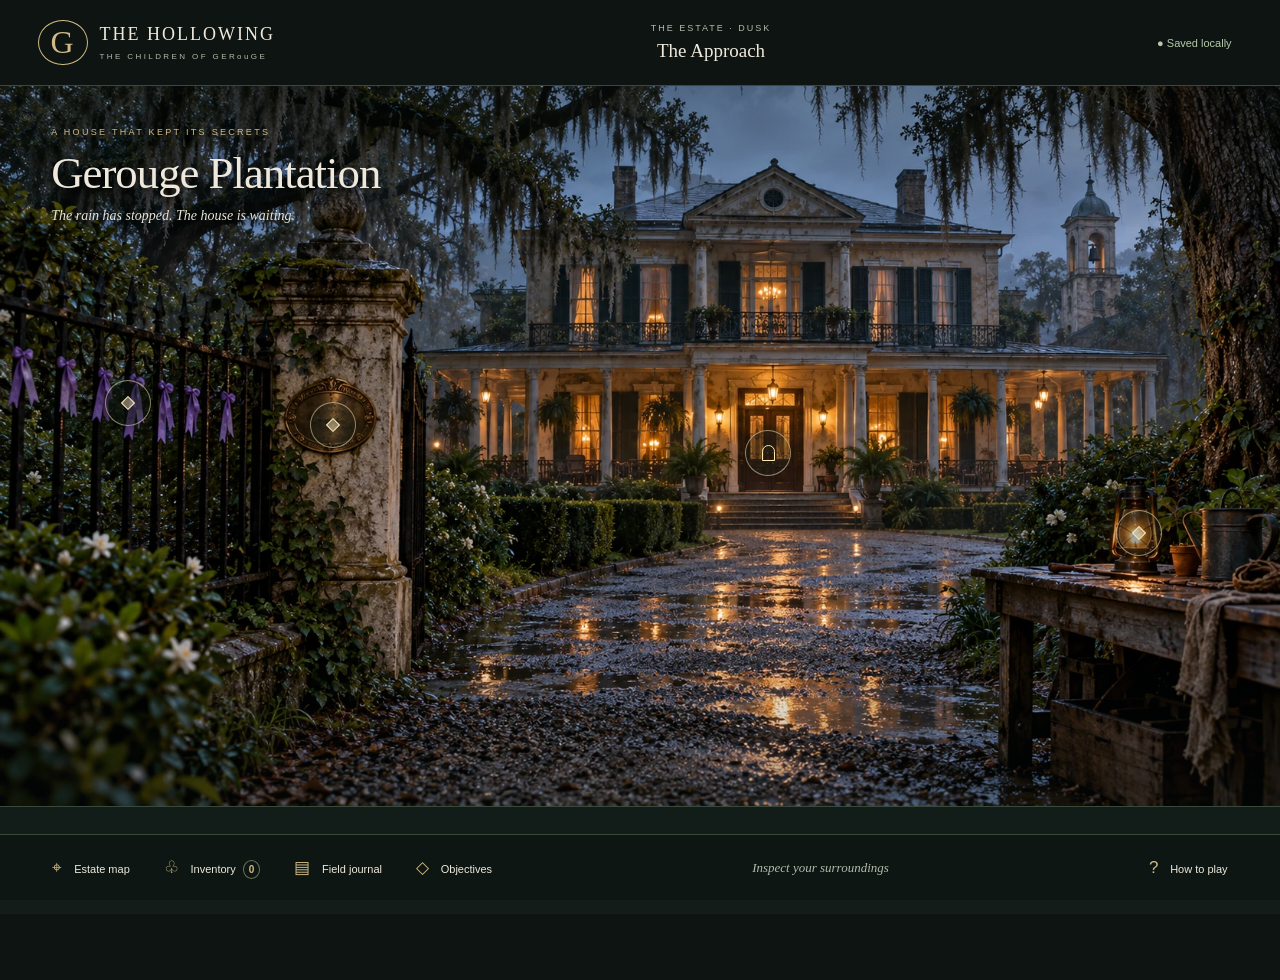
==== index.html @ 69775c59 "Transform Gerouge entrance and study into playable photographic scenes Preserve the complete origina" ====
<!doctype html>
<html lang="en"><head><meta charset="utf-8"><meta name="viewport" content="width=device-width,initial-scale=1,viewport-fit=cover"><meta name="theme-color" content="#101714"><meta name="description" content="Step inside Gerouge Plantation. Explore its rooms, recover the children's histories, and uncover the truth behind the eighth bell."><title>The Hollowing · Gerouge Plantation</title><link rel="preload" as="image" href="assets/gerouge/approach.webp"><link rel="stylesheet" href="gerouge.css"></head>
<body><a class="skip" href="#scene">Skip to the scene</a><div id="game"><header class="topbar"><a class="wordmark" href="./"><span class="emblem" aria-hidden="true">G</span><span>THE HOLLOWING<small>THE CHILDREN OF GERouGE</small></span></a><div class="place"><span id="chapter">GEROUGE PLANTATION</span><strong id="roomName">The Approach</strong></div><button id="saveStatus" title="Open save and backup options">● Saved locally</button></header>
<main class="world"><section class="viewport" id="viewport" aria-label="Interactive photographic environment"><div class="scene" id="scene" tabindex="-1"><img id="sceneImage" src="assets/gerouge/approach.webp" alt="Gerouge Plantation, beyond the rain-soaked iron gates"><div class="vignette"></div><div class="scene-heading"><span class="eyebrow">A HOUSE THAT KEPT ITS SECRETS</span><h1 id="sceneTitle">Gerouge Plantation</h1><p id="sceneCaption">The rain has stopped. The house is waiting.</p></div><div id="hotspots"></div><button class="scene-exit" id="back">← The grounds</button></div><div class="loading" id="loading" hidden>Entering the room…</div></section><div class="scene-footer"><div class="narration"><span class="eyebrow" id="narrationLabel">ARRIVAL · DUSK</span><p id="message" role="status" aria-live="polite">Beyond the gates, a light still burns. Touch the front doors to step inside.</p></div><div class="scene-tools"><button id="hints" aria-pressed="false">◉ Reveal objects</button><button id="sound" aria-pressed="false">♪ Sound off</button><button id="fullscreen">⛶ Full screen</button></div></div></main>
<footer class="toolbar"><nav aria-label="Investigation tools"><button id="map">⌖ <span>Estate map</span></button><button id="bag">♧ <span>Inventory</span><b id="bagCount">0</b></button><button id="journal">▤ <span>Field journal</span></button><button id="objectives">◇ <span>Objectives</span></button></nav><div class="selected" id="selected">Inspect your surroundings</div><button id="help">? <span>How to play</span></button></footer></div>
<dialog id="dialog" aria-labelledby="dialogTitle"><div class="dialog-top"><span class="eyebrow" id="dialogTag">GEROUGE FIELDWORK</span><button id="closeDialog" aria-label="Close dialog">✕</button></div><h2 id="dialogTitle"></h2><div id="dialogBody"></div><div id="dialogActions" class="dialog-actions"></div></dialog><input type="file" id="importSave" accept="application/json,.json" hidden><script src="gerouge.js" defer></script></body></html>
---- gerouge.css ----
:root{color-scheme:dark;--bg:#0d1412;--ink:#eee9dc;--muted:#b5b9aa;--gold:#d2ba84;--line:#526051;--panel:#18221e}*{box-sizing:border-box}body{margin:0;background:var(--bg);color:var(--ink);font:14px Arial,sans-serif}button,a,input{font:inherit}button,a{touch-action:manipulation}button{color:var(--ink);background:#15201de8;border:1px solid #68715b;padding:12px 16px;border-radius:3px;cursor:pointer}button:hover{background:#354437;border-color:var(--gold)}button:focus-visible,a:focus-visible,input:focus-visible{outline:3px solid #ffe0a2;outline-offset:3px}button:disabled{opacity:.5;cursor:default}a{color:var(--gold)}button[hidden],[hidden]{display:none!important}#game{min-height:100svh;display:flex;flex-direction:column}.topbar{display:flex;align-items:center;justify-content:space-between;gap:20px;padding:16px 3vw;border-bottom:1px solid #3b493d;min-height:86px}.wordmark{display:flex;gap:12px;align-items:center;text-decoration:none;color:var(--ink);letter-spacing:2px;font:18px Georgia,serif}.wordmark small{font:8px Arial,sans-serif;letter-spacing:2.4px;display:block;margin-top:7px;color:var(--muted)}.emblem{font:32px Georgia,serif;border:1px solid var(--gold);padding:3px 11px;border-radius:50%;color:var(--gold)}.place{text-align:center}.place span{font-size:9px;letter-spacing:2px;color:var(--muted);display:block;margin-bottom:7px}.place strong{font:19px Georgia,serif;font-weight:normal}#saveStatus{font-size:11px;border:0;background:none;color:#b8c9aa;padding:10px}.world{flex:1;display:flex;flex-direction:column}.viewport{position:relative;flex:1;background:#080e0c;display:flex;justify-content:center;align-items:center;overflow:hidden;min-height:0}.scene{position:relative;width:100%;aspect-ratio:1672/941;isolation:isolate;overflow:hidden;max-width:1920px}.scene img{display:block;width:100%;height:100%;object-fit:contain}.vignette{position:absolute;inset:0;pointer-events:none;background:linear-gradient(180deg,#060e0d55,transparent 24%,transparent 77%,#060e0d55)}.scene-heading{position:absolute;top:5%;left:4%;pointer-events:none;text-shadow:0 2px 14px #000}.eyebrow{font:9px Arial,sans-serif;letter-spacing:2.3px;color:var(--gold)}h1{font:clamp(26px,3.5vw,58px)/1.12 Georgia,serif;letter-spacing:-1px;margin:10px 0}h2{font:32px Georgia,serif;font-weight:normal;margin:18px 0}h3{font:22px Georgia,serif;font-weight:normal}.scene-heading p{font:italic 14px Georgia,serif;margin:0;color:#e6e3d8}.scene-exit{position:absolute;left:3%;bottom:3%;font-size:12px;background:#101c18d9}.hotspot{position:absolute;left:var(--x);top:var(--y);transform:translate(-50%,-50%);width:46px;height:46px;padding:0;border-radius:50%;background:#101a1566;border:1px solid #e1d0a699;box-shadow:0 1px 14px #0007;display:grid;place-items:center;color:#ffedbc;font-size:20px}.hotspot:before{content:'';width:8px;height:8px;transform:rotate(45deg);border:1px solid #ffe7b0;background:#ede1bd77}.hotspot.is-door:before{width:11px;height:14px;transform:none;border-radius:8px 8px 0 0;background:transparent}.hotspot .hot-label{position:absolute;left:50%;top:calc(100% + 7px);transform:translateX(-50%);background:#101915ed;border:1px solid #7e8668;color:#f8efdc;padding:6px 9px;white-space:nowrap;font:11px Arial,sans-serif;opacity:0;pointer-events:none;border-radius:3px;max-width:180px;white-space:normal;min-width:80px;text-align:center}.hotspot:hover .hot-label,.hotspot:focus-visible .hot-label,.show-hotspots .hot-label{opacity:1}.hotspot:hover,.hotspot:focus-visible{background:#655b3cdd;border-color:#ffe4a6;z-index:4}.hotspot.found:before{background:#97b58a}.scene-footer{display:flex;gap:22px;justify-content:space-between;align-items:center;padding:16px 3vw 18px;border-top:1px solid #38493c;min-height:108px;background:#121c18}.narration{max-width:780px}.narration p{font:16px/1.55 Georgia,serif;color:#e0dfd1;margin:7px 0 0}.scene-tools{display:flex;gap:6px;flex-wrap:wrap;justify-content:flex-end}.scene-tools button{font-size:10px;padding:10px;border-color:#4f5c4b;white-space:nowrap}.toolbar{display:flex;align-items:center;justify-content:space-between;gap:10px;padding:10px 3vw;background:#0d1612;border-top:1px solid #3b493d;position:sticky;bottom:0;z-index:5}.toolbar nav{display:flex;gap:6px}.toolbar button{border:0;background:transparent;font-size:17px;padding:12px 14px;color:var(--gold);min-height:44px}.toolbar button span{font-size:11px;margin-left:7px;color:var(--ink)}.toolbar b{font-size:10px;border:1px solid #667556;border-radius:50%;padding:3px 5px;margin-left:7px}.selected{font:italic 13px Georgia,serif;color:var(--muted);max-width:260px}.skip{position:absolute;left:10px;top:-100px;z-index:100;background:#142319;padding:15px}.skip:focus{top:10px}dialog{width:min(780px,calc(100% - 26px));max-height:88svh;background:linear-gradient(135deg,#233027,#111b17);color:var(--ink);border:1px solid #9b9671;padding:26px 30px;border-radius:5px;box-shadow:0 20px 120px #000b}dialog::backdrop{background:#030a07c7;backdrop-filter:blur(6px)}.dialog-top{display:flex;justify-content:space-between;align-items:center}.dialog-top button{background:transparent;border:0;padding:9px 12px}.dialog-actions{display:flex;flex-wrap:wrap;gap:8px;margin-top:22px}.dialog-actions button{background:#344231}.dialog-actions button.primary{background:#d0bc8c;color:#162219;border-color:#e7d4a6}#dialogBody p{line-height:1.7;color:#d2d6c8}#dialogBody .fine{font:12px/1.7 Arial,sans-serif;color:#aebba8}.objects-list{display:grid;grid-template-columns:repeat(2,minmax(0,1fr));gap:9px}.objects-list button{text-align:left;min-height:55px;font-size:13px}.tag{font:10px Arial,sans-serif;letter-spacing:1px;color:#b9caa9;display:block;margin-bottom:9px}.progress{display:flex;gap:10px;align-items:flex-start;padding:11px 0;border-bottom:1px solid #3e4e3e;color:#dce1d1}.progress.done{color:#b8d7a3}.paper{padding:25px;background:#d6c8a8;color:#302c24;font:16px/1.6 Georgia,serif;box-shadow:inset 0 0 45px #76623d44;border:1px solid #9d8960}.paper p{color:#302c24!important}.drawer-view{height:180px;position:relative;border:15px ridge #6b4b2d;background:repeating-linear-gradient(90deg,#3c2c20 0 16px,#483323 16px 22px);box-shadow:inset 0 6px 40px #000b;margin:18px 0}.drawer-view button{position:absolute;min-height:48px;background:#e6d4ad;color:#382e21;box-shadow:0 5px 10px #0008}.drawer-view .key{left:8%;top:26%;transform:rotate(-9deg)}.drawer-view .envelope{right:9%;top:20%;transform:rotate(5deg)}.drawer-view .lining{left:38%;bottom:3%;font-size:12px}.puzzle-pieces{display:flex;gap:10px;flex-wrap:wrap;margin:18px 0}.puzzle-pieces button{background:#d8c9aa;color:#382c20;flex:1;min-width:120px;min-height:95px;font:17px Georgia,serif;box-shadow:0 5px 12px #0005}.puzzle-pieces button.done{background:#708969;color:#fff}.map-art{position:relative;aspect-ratio:1.9;background:radial-gradient(ellipse at 50% 50%,#4f6245,#1a3024);border:1px solid #8b916e;overflow:hidden;margin:20px 0}.map-art:before{content:'';position:absolute;width:34%;height:52%;top:13%;left:32%;background:#a39369;border:5px double #293a26;box-shadow:-70px 35px 0 -15px #7b8259,100px 18px 0 -15px #8f916b}.map-art:after{content:'';position:absolute;width:3%;height:40%;bottom:0;left:49%;background:#b9a777;z-index:0}.map-art button{position:absolute;transform:translate(-50%,-50%);font-size:11px;z-index:1;min-height:44px;padding:9px}.route-list{display:grid;gap:7px;margin-top:15px}.route-list a{padding:12px;border:1px solid #536448;text-decoration:none;color:#e9e3cf;line-height:1.6}.route-list small{display:block;color:#afbba6;font-size:11px}.route-list a:hover{border-color:var(--gold);background:#2d3d2c}.map-tabs{display:flex;gap:8px;flex-wrap:wrap}.map-tabs button{font-size:12px}.inventory-item.selected-item{border-color:#edd09b;background:#536345}.status-notice{border-left:2px solid #b8aa78;padding:12px;background:#303a2a;font-size:12px;line-height:1.7}.lamp-on img{filter:brightness(1.13)}.loading{position:absolute;top:15px;right:15px;padding:12px;background:#102018;color:#e9dcba}#dialogBody input:not([type=file]){background:#101b15;border:1px solid #7e8c66;border-radius:2px;padding:11px;color:#fff;max-width:100%;width:100%}@media(min-width:1500px){.scene{max-height:calc(100svh - 270px);width:auto;min-width:900px}.viewport{min-height:480px}}@media(max-width:800px){.topbar{min-height:72px;padding:12px 16px;gap:10px}.wordmark{font-size:14px;gap:8px}.emblem{font-size:24px}.wordmark small{font-size:7px;letter-spacing:1px}.place strong{font-size:14px}.place span{font-size:7px;letter-spacing:1px}#saveStatus{font-size:9px;padding:5px}.viewport{flex:none;overflow-x:auto;justify-content:flex-start;align-items:flex-start}.scene{flex-shrink:0;width:max(100%,850px);max-width:none}.scene-heading{top:6%;left:3%}.scene-heading h1{font-size:31px}.scene-heading .eyebrow{font-size:8px}.scene-heading p{font-size:12px}.scene-footer{padding:16px;display:block;min-height:145px}.narration p{font-size:15px}.scene-tools{justify-content:flex-start;margin-top:14px}.toolbar{padding:7px;flex-wrap:wrap;position:sticky}.toolbar nav{flex:1;justify-content:space-around}.toolbar button{padding:9px;font-size:18px}.toolbar button span{font-size:10px;margin-left:4px}.selected{order:3;width:100%;max-width:none;text-align:center;font-size:12px;padding-bottom:4px}#help span{display:none}.toolbar b{margin-left:3px}.hotspot{width:44px;height:44px}dialog{padding:18px}.objects-list{grid-template-columns:1fr}.map-art{aspect-ratio:1.3}.map-art button{font-size:10px;max-width:110px}.scene-exit{bottom:4%}}@media(prefers-reduced-motion:reduce){*{scroll-behavior:auto!important}} 
@media(max-width:600px){.drawer-view{height:auto;min-height:205px;display:flex;flex-direction:column;gap:12px;padding:12px;border-width:10px}.drawer-view button{position:static!important;transform:none!important;min-height:46px;width:100%;font-size:13px}.drawer-view .lining{font-size:12px}}
@media(max-width:800px){.scene-heading{display:none}}
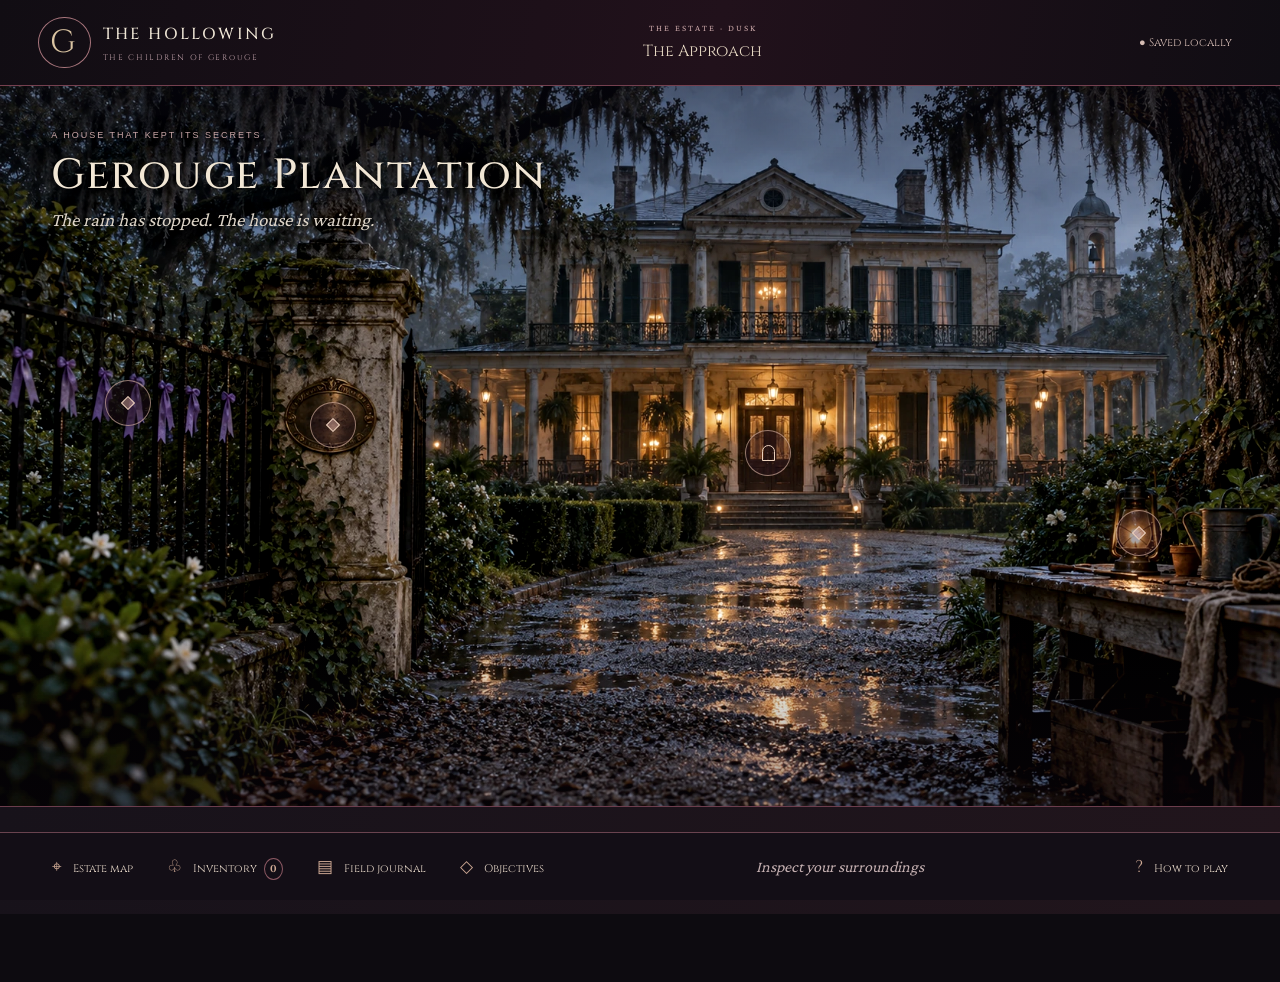
==== commit f308dde0: "Give Gerouge a Gothic visual theme and playable photographic school wing Package Cinzel and Crimson " ====
--- a/index.html
+++ b/index.html
@@ -1,5 +1,5 @@
 <!doctype html>
-<html lang="en"><head><meta charset="utf-8"><meta name="viewport" content="width=device-width,initial-scale=1,viewport-fit=cover"><meta name="theme-color" content="#101714"><meta name="description" content="Step inside Gerouge Plantation. Explore its rooms, recover the children's histories, and uncover the truth behind the eighth bell."><title>The Hollowing · Gerouge Plantation</title><link rel="preload" as="image" href="assets/gerouge/approach.webp"><link rel="stylesheet" href="gerouge.css"></head>
+<html lang="en"><head><meta charset="utf-8"><meta name="viewport" content="width=device-width,initial-scale=1,viewport-fit=cover"><meta name="theme-color" content="#101714"><meta name="description" content="Step inside Gerouge Plantation. Explore its rooms, recover the children's histories, and uncover the truth behind the eighth bell."><title>The Hollowing · Gerouge Plantation</title><link rel="preload" as="image" href="assets/gerouge/approach.webp"><link rel="stylesheet" href="gerouge.css"><link rel="stylesheet" href="gothic-theme.css"></head>
 <body><a class="skip" href="#scene">Skip to the scene</a><div id="game"><header class="topbar"><a class="wordmark" href="./"><span class="emblem" aria-hidden="true">G</span><span>THE HOLLOWING<small>THE CHILDREN OF GERouGE</small></span></a><div class="place"><span id="chapter">GEROUGE PLANTATION</span><strong id="roomName">The Approach</strong></div><button id="saveStatus" title="Open save and backup options">● Saved locally</button></header>
 <main class="world"><section class="viewport" id="viewport" aria-label="Interactive photographic environment"><div class="scene" id="scene" tabindex="-1"><img id="sceneImage" src="assets/gerouge/approach.webp" alt="Gerouge Plantation, beyond the rain-soaked iron gates"><div class="vignette"></div><div class="scene-heading"><span class="eyebrow">A HOUSE THAT KEPT ITS SECRETS</span><h1 id="sceneTitle">Gerouge Plantation</h1><p id="sceneCaption">The rain has stopped. The house is waiting.</p></div><div id="hotspots"></div><button class="scene-exit" id="back">← The grounds</button></div><div class="loading" id="loading" hidden>Entering the room…</div></section><div class="scene-footer"><div class="narration"><span class="eyebrow" id="narrationLabel">ARRIVAL · DUSK</span><p id="message" role="status" aria-live="polite">Beyond the gates, a light still burns. Touch the front doors to step inside.</p></div><div class="scene-tools"><button id="hints" aria-pressed="false">◉ Reveal objects</button><button id="sound" aria-pressed="false">♪ Sound off</button><button id="fullscreen">⛶ Full screen</button></div></div></main>
 <footer class="toolbar"><nav aria-label="Investigation tools"><button id="map">⌖ <span>Estate map</span></button><button id="bag">♧ <span>Inventory</span><b id="bagCount">0</b></button><button id="journal">▤ <span>Field journal</span></button><button id="objectives">◇ <span>Objectives</span></button></nav><div class="selected" id="selected">Inspect your surroundings</div><button id="help">? <span>How to play</span></button></footer></div>
--- a/gothic-theme.css
+++ b/gothic-theme.css
@@ -0,0 +1,7 @@
+@font-face{font-family:GerougeCinzel;src:url('assets/fonts/Cinzel.ttf') format('truetype');font-weight:400 900;font-display:swap}@font-face{font-family:GerougeCrimson;src:url('assets/fonts/CrimsonPro.ttf') format('truetype');font-weight:200 900;font-display:swap}
+:root{--bg:#0d0b10;--ink:#eee5d5;--muted:#b7adb4;--gold:#c9ad86;--line:#65535e;--panel:#1b151c;--blood:#803445;--title-font:GerougeCinzel,Georgia,serif;--body-font:GerougeCrimson,Georgia,serif;color-scheme:dark}
+body{background:#0d0b10!important;color:#eee5d5;font-family:var(--body-font)!important;font-size:18px}h1,h2,h3,.wordmark,.brand,.h-brand{font-family:var(--title-font)!important;font-weight:500!important}h1{letter-spacing:.035em!important}h2,h3{letter-spacing:.025em}.wordmark{font-size:16px;letter-spacing:2.2px}.wordmark small{font-family:var(--title-font);font-size:8px;letter-spacing:1.7px;color:#c1a2aa}.emblem{color:#dac4a2;border-color:#a9767d;font-family:var(--title-font)}a{color:#dbb992}button{font-family:var(--title-font);color:#f0e4d1;background:#251b22;border-color:#74515a;border-radius:2px}button:hover{background:#542b39;border-color:#b17d85}button:focus-visible,a:focus-visible,input:focus-visible{outline-color:#f0c7a0!important;outline-width:3px}.topbar{background:linear-gradient(100deg,#110d13,#21111b 56%,#100d13);border-bottom:1px solid #75404f;box-shadow:0 4px 22px #0008}.place strong{font-family:var(--title-font);font-size:16px;color:#e6d8c3}.place span,.eyebrow{color:#c8a5a6!important;letter-spacing:2px}.topbar #saveStatus{color:#d5bcb4}.world,.viewport{background:#08080d}.scene img{filter:saturate(.77) contrast(1.07)}.lamp-on img{filter:saturate(.84) contrast(1.03) brightness(1.13)}.vignette{background:linear-gradient(180deg,#08071477,transparent 26%,transparent 73%,#0e07105c)}.scene-heading{text-shadow:0 3px 22px #000,0 0 4px #000}.scene-heading h1{font-size:clamp(24px,3.3vw,54px);color:#f2e7d5;max-width:720px}.scene-heading p{font-family:var(--body-font);font-size:19px;color:#ded5c8}.scene-exit{font-family:var(--title-font);background:#21131bdf;border-color:#916674}.hotspot{background:#23101d66;border-color:#e1bdab99}.hotspot:before{border-color:#ecd2bd;background:#d9a9a37a}.hotspot:hover,.hotspot:focus-visible{background:#6e2b43e8;border-color:#f1c7b0}.hotspot.found:before{background:#bfb38c}.hotspot .hot-label{background:#23141fec;border-color:#9b6d74;color:#f5e6d1;font-family:var(--body-font);font-size:15px}.scene-footer{background:linear-gradient(100deg,#17121a,#21151c);border-top:1px solid #6b3d4c}.narration p{font-family:var(--body-font);font-size:20px;line-height:1.5;color:#dfd4c7}.scene-tools button{border-color:#74515b;font-size:10px;background:#241721}.toolbar{background:#130e16;border-top:1px solid #69434f}.toolbar button{color:#cea994}.toolbar button:hover{background:#3c202e}.toolbar button span{color:#e5d6c7}.toolbar b{border-color:#8c5963}.selected{font-family:var(--body-font);font-size:16px;color:#c5b0b1}.dialog-top button{background:transparent}.dialog-actions button{background:#41232f}.dialog-actions button.primary{background:#793848;color:#fff0dd;border-color:#b37b80}dialog{background:radial-gradient(ellipse at top left,#30212a,#141019);border-color:#8c626d;box-shadow:0 20px 120px #000d}dialog::backdrop{background:#07050bcb;backdrop-filter:blur(5px)}#dialogBody p{font-size:20px;color:#ded2c9}#dialogBody .fine{font-family:var(--body-font);font-size:16px;color:#bfaeb5}.dialog-actions button,.objects-list button{font-family:var(--title-font);font-size:12px;line-height:1.6}.paper{background:#cec0a4;color:#332529;border-color:#897160}.paper p{font-family:var(--body-font);font-size:20px}.tag{color:#cfb3a5}.progress{color:#e3d4c8;border-color:#57404c;font-size:19px}.progress.done{color:#d4c49f}.route-list a{border-color:#65434f;color:#e5d7c9}.route-list small{color:#c3aeb5}.route-list a:hover{background:#3b2230;border-color:#ba9290}.status-notice{background:#34202b;border-color:#a56a79;color:#e2cdd0}.inventory-item.selected-item{background:#703448;border-color:#d5a5a0}.map-art{background:radial-gradient(ellipse at 50% 50%,#62515a,#211b2a);border-color:#987980}.map-art:before{background:#ae9381;border-color:#4b3344;box-shadow:-70px 35px 0 -15px #766371,100px 18px 0 -15px #8d6d76}.map-art:after{background:#ad9695}.map-art button{background:#2e1c29;box-shadow:0 3px 10px #0009}.loading{background:#281823;color:#e5c6ba}
+/* Carry the same typography and palette through retained chapters. */
+.hollowing-unified-nav,.gerouge-return{background:#1b111a!important;border-color:#67414d!important;color:#ddc2bb!important;font-family:var(--title-font)!important}.hollowing-unified-nav a{color:#e2c7b7!important}.hollowing-build-note{background:#281821!important;color:#dbb8bd!important;border-color:#77505a!important}.panel{background:#1b1520!important;border-color:#634552!important}.panel h2,.panel h3{color:#e4c8b6}.screen .dialog,.overlay .dialog,.shade .dialog,.dialog-cover .dialog,.modal article{background:#231722!important;border-color:#9b6976!important;color:#eadacb!important}.notice,.feedback,.clue{border-color:#9b5d70!important}.top,.head{border-color:#704250!important}.good,.doneText{color:#d7c69b!important}.journal,.log{color:#d2bfbd!important}
+@media(max-width:800px){.wordmark{font-size:12px;letter-spacing:1.2px}.wordmark small{font-size:6px;letter-spacing:1px}.place strong{font-size:12px}.narration p{font-size:19px}.toolbar button span{font-family:var(--title-font);font-size:9px}.selected{font-size:15px}}
+.scene#scene:before,.school-scene:before{content:'';position:absolute;inset:0;z-index:1;pointer-events:none;opacity:.08;background-image:url("data:image/svg+xml,%3Csvg viewBox='0 0 160 160' xmlns='http://www.w3.org/2000/svg'%3E%3Cfilter id='g'%3E%3CfeTurbulence type='fractalNoise' baseFrequency='.8' numOctaves='3' stitchTiles='stitch'/%3E%3C/filter%3E%3Crect width='100%25' height='100%25' opacity='.7' filter='url(%23g)'/%3E%3C/svg%3E");mix-blend-mode:soft-light}
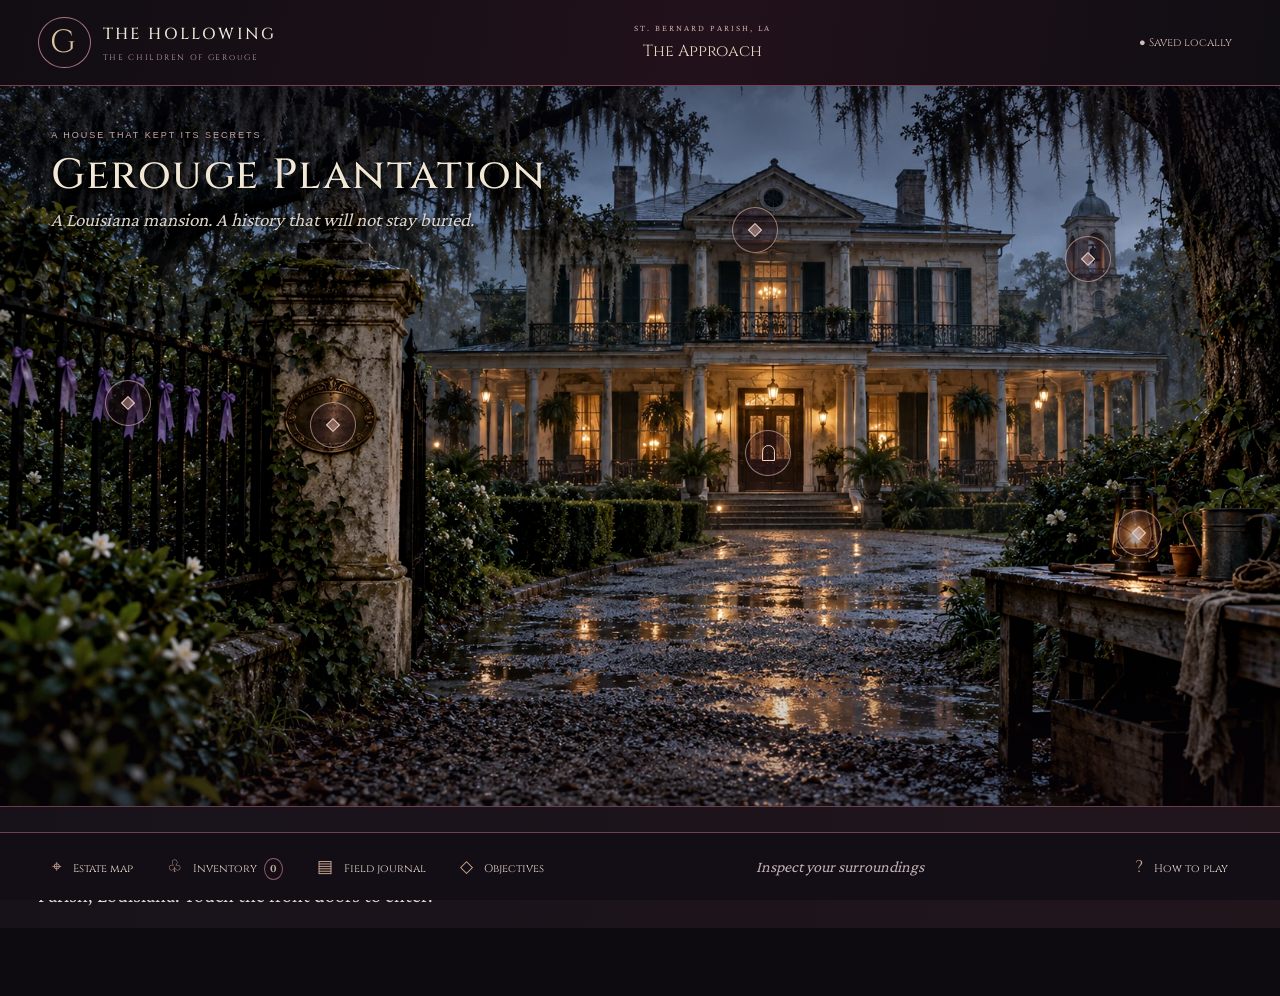
==== commit 3b4d5d55: "Anchor Gerouge in its mansion-centered Louisiana setting Add the estate dossier, architectural and g" ====
--- a/index.html
+++ b/index.html
@@ -1,6 +1,6 @@
 <!doctype html>
-<html lang="en"><head><meta charset="utf-8"><meta name="viewport" content="width=device-width,initial-scale=1,viewport-fit=cover"><meta name="theme-color" content="#101714"><meta name="description" content="Step inside Gerouge Plantation. Explore its rooms, recover the children's histories, and uncover the truth behind the eighth bell."><title>The Hollowing · Gerouge Plantation</title><link rel="preload" as="image" href="assets/gerouge/approach.webp"><link rel="stylesheet" href="gerouge.css"><link rel="stylesheet" href="gothic-theme.css"></head>
+<html lang="en"><head><meta charset="utf-8"><meta name="viewport" content="width=device-width,initial-scale=1,viewport-fit=cover"><meta name="theme-color" content="#160d16"><meta name="description" content="Explore the fictional Gerouge mansion and rural grounds in St. Bernard Parish, Louisiana. Uncover the children's histories and the eighth-bell mystery."><title>The Hollowing · Gerouge Plantation</title><link rel="preload" as="image" href="assets/gerouge/approach.webp"><link rel="stylesheet" href="gerouge.css"><link rel="stylesheet" href="gothic-theme.css"></head>
 <body><a class="skip" href="#scene">Skip to the scene</a><div id="game"><header class="topbar"><a class="wordmark" href="./"><span class="emblem" aria-hidden="true">G</span><span>THE HOLLOWING<small>THE CHILDREN OF GERouGE</small></span></a><div class="place"><span id="chapter">GEROUGE PLANTATION</span><strong id="roomName">The Approach</strong></div><button id="saveStatus" title="Open save and backup options">● Saved locally</button></header>
-<main class="world"><section class="viewport" id="viewport" aria-label="Interactive photographic environment"><div class="scene" id="scene" tabindex="-1"><img id="sceneImage" src="assets/gerouge/approach.webp" alt="Gerouge Plantation, beyond the rain-soaked iron gates"><div class="vignette"></div><div class="scene-heading"><span class="eyebrow">A HOUSE THAT KEPT ITS SECRETS</span><h1 id="sceneTitle">Gerouge Plantation</h1><p id="sceneCaption">The rain has stopped. The house is waiting.</p></div><div id="hotspots"></div><button class="scene-exit" id="back">← The grounds</button></div><div class="loading" id="loading" hidden>Entering the room…</div></section><div class="scene-footer"><div class="narration"><span class="eyebrow" id="narrationLabel">ARRIVAL · DUSK</span><p id="message" role="status" aria-live="polite">Beyond the gates, a light still burns. Touch the front doors to step inside.</p></div><div class="scene-tools"><button id="hints" aria-pressed="false">◉ Reveal objects</button><button id="sound" aria-pressed="false">♪ Sound off</button><button id="fullscreen">⛶ Full screen</button></div></div></main>
+<main class="world"><section class="viewport" id="viewport" aria-label="Interactive photographic environment"><div class="scene" id="scene" tabindex="-1"><img id="sceneImage" src="assets/gerouge/approach.webp" alt="Gerouge Plantation, beyond the rain-soaked iron gates"><div class="vignette"></div><div class="scene-heading"><span class="eyebrow">A HOUSE THAT KEPT ITS SECRETS</span><h1 id="sceneTitle">Gerouge Plantation</h1><p id="sceneCaption">A Louisiana mansion. A history that will not stay buried.</p></div><div id="hotspots"></div><button class="scene-exit" id="back">← The grounds</button></div><div class="loading" id="loading" hidden>Entering the room…</div></section><div class="scene-footer"><div class="narration"><span class="eyebrow" id="narrationLabel">ARRIVAL · DUSK</span><p id="message" role="status" aria-live="polite">Beyond the iron gates, the mansion dominates the gardens and outbuildings of rural St. Bernard Parish, Louisiana. Touch the front doors to enter.</p></div><div class="scene-tools"><button id="hints" aria-pressed="false">◉ Reveal objects</button><button id="sound" aria-pressed="false">♪ Sound off</button><button id="fullscreen">⛶ Full screen</button></div></div></main>
 <footer class="toolbar"><nav aria-label="Investigation tools"><button id="map">⌖ <span>Estate map</span></button><button id="bag">♧ <span>Inventory</span><b id="bagCount">0</b></button><button id="journal">▤ <span>Field journal</span></button><button id="objectives">◇ <span>Objectives</span></button></nav><div class="selected" id="selected">Inspect your surroundings</div><button id="help">? <span>How to play</span></button></footer></div>
 <dialog id="dialog" aria-labelledby="dialogTitle"><div class="dialog-top"><span class="eyebrow" id="dialogTag">GEROUGE FIELDWORK</span><button id="closeDialog" aria-label="Close dialog">✕</button></div><h2 id="dialogTitle"></h2><div id="dialogBody"></div><div id="dialogActions" class="dialog-actions"></div></dialog><input type="file" id="importSave" accept="application/json,.json" hidden><script src="gerouge.js" defer></script></body></html>
--- a/gothic-theme.css
+++ b/gothic-theme.css
@@ -5,3 +5,4 @@
 .hollowing-unified-nav,.gerouge-return{background:#1b111a!important;border-color:#67414d!important;color:#ddc2bb!important;font-family:var(--title-font)!important}.hollowing-unified-nav a{color:#e2c7b7!important}.hollowing-build-note{background:#281821!important;color:#dbb8bd!important;border-color:#77505a!important}.panel{background:#1b1520!important;border-color:#634552!important}.panel h2,.panel h3{color:#e4c8b6}.screen .dialog,.overlay .dialog,.shade .dialog,.dialog-cover .dialog,.modal article{background:#231722!important;border-color:#9b6976!important;color:#eadacb!important}.notice,.feedback,.clue{border-color:#9b5d70!important}.top,.head{border-color:#704250!important}.good,.doneText{color:#d7c69b!important}.journal,.log{color:#d2bfbd!important}
 @media(max-width:800px){.wordmark{font-size:12px;letter-spacing:1.2px}.wordmark small{font-size:6px;letter-spacing:1px}.place strong{font-size:12px}.narration p{font-size:19px}.toolbar button span{font-family:var(--title-font);font-size:9px}.selected{font-size:15px}}
 .scene#scene:before,.school-scene:before{content:'';position:absolute;inset:0;z-index:1;pointer-events:none;opacity:.08;background-image:url("data:image/svg+xml,%3Csvg viewBox='0 0 160 160' xmlns='http://www.w3.org/2000/svg'%3E%3Cfilter id='g'%3E%3CfeTurbulence type='fractalNoise' baseFrequency='.8' numOctaves='3' stitchTiles='stitch'/%3E%3C/filter%3E%3Crect width='100%25' height='100%25' opacity='.7' filter='url(%23g)'/%3E%3C/svg%3E");mix-blend-mode:soft-light}
+.estate-map-location{font-family:var(--body-font);font-size:18px;color:#d2b9bc;line-height:1.5;margin:10px 0 18px}#dialogBody .map-tabs{margin:12px 0 20px}#dialogBody .map-tabs button{min-height:44px;font-size:11px}#dialogBody .map-tabs+p{margin-top:8px}
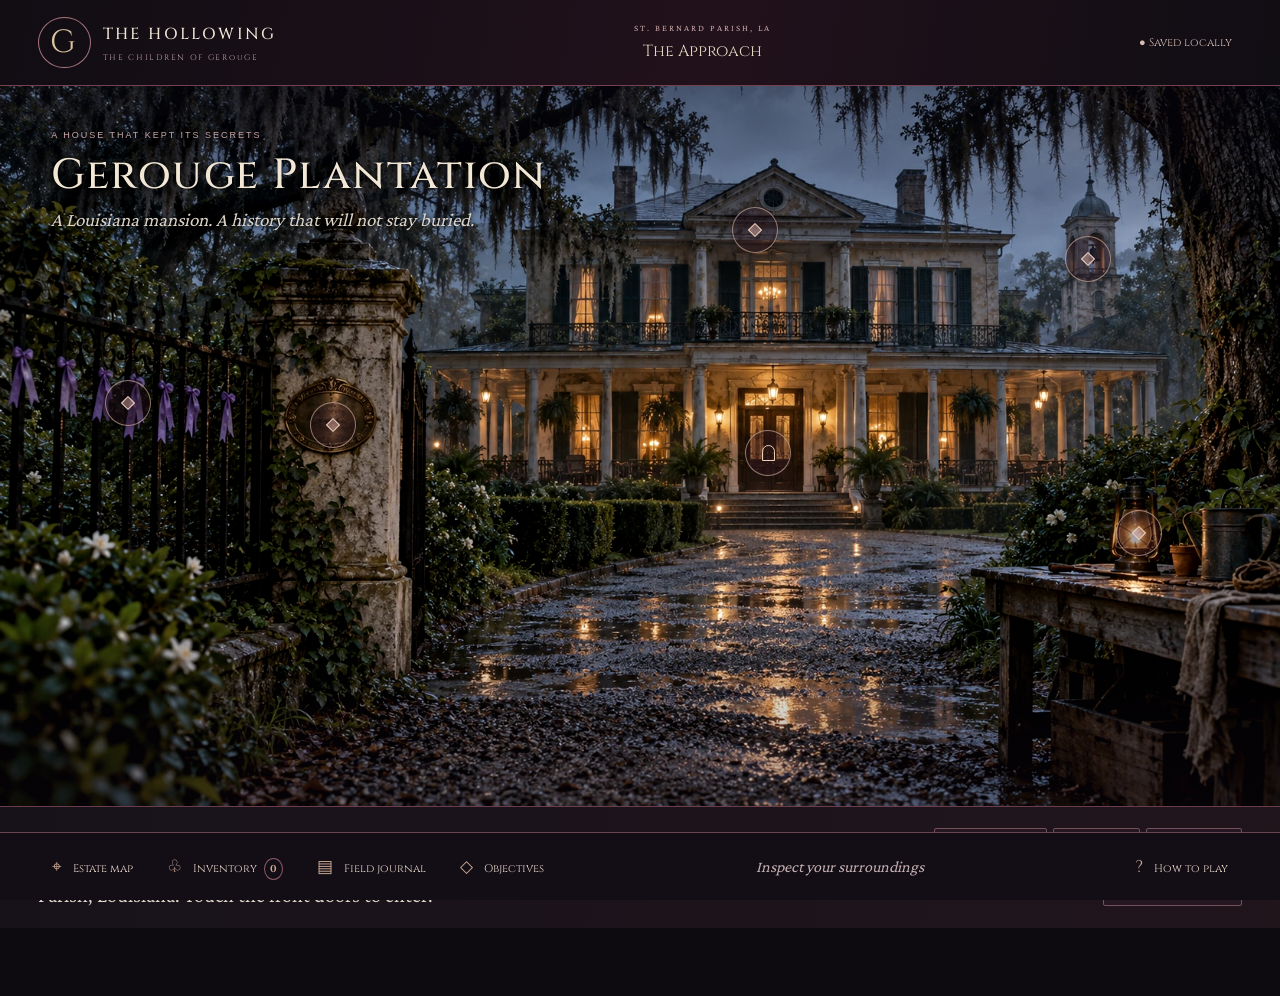
==== commit eff62c2a: "Separate Gerouge, repair room continuity, and deepen the missing-girls investigation" ====
--- a/index.html
+++ b/index.html
@@ -3,4 +3,4 @@
 <body><a class="skip" href="#scene">Skip to the scene</a><div id="game"><header class="topbar"><a class="wordmark" href="./"><span class="emblem" aria-hidden="true">G</span><span>THE HOLLOWING<small>THE CHILDREN OF GERouGE</small></span></a><div class="place"><span id="chapter">GEROUGE PLANTATION</span><strong id="roomName">The Approach</strong></div><button id="saveStatus" title="Open save and backup options">● Saved locally</button></header>
 <main class="world"><section class="viewport" id="viewport" aria-label="Interactive photographic environment"><div class="scene" id="scene" tabindex="-1"><img id="sceneImage" src="assets/gerouge/approach.webp" alt="Gerouge Plantation, beyond the rain-soaked iron gates"><div class="vignette"></div><div class="scene-heading"><span class="eyebrow">A HOUSE THAT KEPT ITS SECRETS</span><h1 id="sceneTitle">Gerouge Plantation</h1><p id="sceneCaption">A Louisiana mansion. A history that will not stay buried.</p></div><div id="hotspots"></div><button class="scene-exit" id="back">← The grounds</button></div><div class="loading" id="loading" hidden>Entering the room…</div></section><div class="scene-footer"><div class="narration"><span class="eyebrow" id="narrationLabel">ARRIVAL · DUSK</span><p id="message" role="status" aria-live="polite">Beyond the iron gates, the mansion dominates the gardens and outbuildings of rural St. Bernard Parish, Louisiana. Touch the front doors to enter.</p></div><div class="scene-tools"><button id="hints" aria-pressed="false">◉ Reveal objects</button><button id="sound" aria-pressed="false">♪ Sound off</button><button id="fullscreen">⛶ Full screen</button></div></div></main>
 <footer class="toolbar"><nav aria-label="Investigation tools"><button id="map">⌖ <span>Estate map</span></button><button id="bag">♧ <span>Inventory</span><b id="bagCount">0</b></button><button id="journal">▤ <span>Field journal</span></button><button id="objectives">◇ <span>Objectives</span></button></nav><div class="selected" id="selected">Inspect your surroundings</div><button id="help">? <span>How to play</span></button></footer></div>
-<dialog id="dialog" aria-labelledby="dialogTitle"><div class="dialog-top"><span class="eyebrow" id="dialogTag">GEROUGE FIELDWORK</span><button id="closeDialog" aria-label="Close dialog">✕</button></div><h2 id="dialogTitle"></h2><div id="dialogBody"></div><div id="dialogActions" class="dialog-actions"></div></dialog><input type="file" id="importSave" accept="application/json,.json" hidden><script src="gerouge.js" defer></script></body></html>
+<dialog id="dialog" aria-labelledby="dialogTitle"><div class="dialog-top"><span class="eyebrow" id="dialogTag">GEROUGE FIELDWORK</span><button id="closeDialog" aria-label="Close dialog">✕</button></div><h2 id="dialogTitle"></h2><div id="dialogBody"></div><div id="dialogActions" class="dialog-actions"></div></dialog><input type="file" id="importSave" accept="application/json,.json" hidden><script src="gerouge-case-save.js" defer></script><script src="gerouge.js" defer></script></body></html>
--- a/gothic-theme.css
+++ b/gothic-theme.css
@@ -6,3 +6,4 @@
 @media(max-width:800px){.wordmark{font-size:12px;letter-spacing:1.2px}.wordmark small{font-size:6px;letter-spacing:1px}.place strong{font-size:12px}.narration p{font-size:19px}.toolbar button span{font-family:var(--title-font);font-size:9px}.selected{font-size:15px}}
 .scene#scene:before,.school-scene:before{content:'';position:absolute;inset:0;z-index:1;pointer-events:none;opacity:.08;background-image:url("data:image/svg+xml,%3Csvg viewBox='0 0 160 160' xmlns='http://www.w3.org/2000/svg'%3E%3Cfilter id='g'%3E%3CfeTurbulence type='fractalNoise' baseFrequency='.8' numOctaves='3' stitchTiles='stitch'/%3E%3C/filter%3E%3Crect width='100%25' height='100%25' opacity='.7' filter='url(%23g)'/%3E%3C/svg%3E");mix-blend-mode:soft-light}
 .estate-map-location{font-family:var(--body-font);font-size:18px;color:#d2b9bc;line-height:1.5;margin:10px 0 18px}#dialogBody .map-tabs{margin:12px 0 20px}#dialogBody .map-tabs button{min-height:44px;font-size:11px}#dialogBody .map-tabs+p{margin-top:8px}
+.girl-records{display:grid;grid-template-columns:repeat(2,minmax(0,1fr));gap:8px;margin:18px 0}.girl-record{padding:13px;border:1px solid #70505e;background:#291b26}.girl-record strong{display:block;font-family:var(--title-font);font-size:14px;color:#ead3c0}.girl-record span{display:block;font-size:18px;line-height:1.4;color:#c5b3bc;margin-top:7px}@media(max-width:600px){.girl-records{grid-template-columns:1fr}}
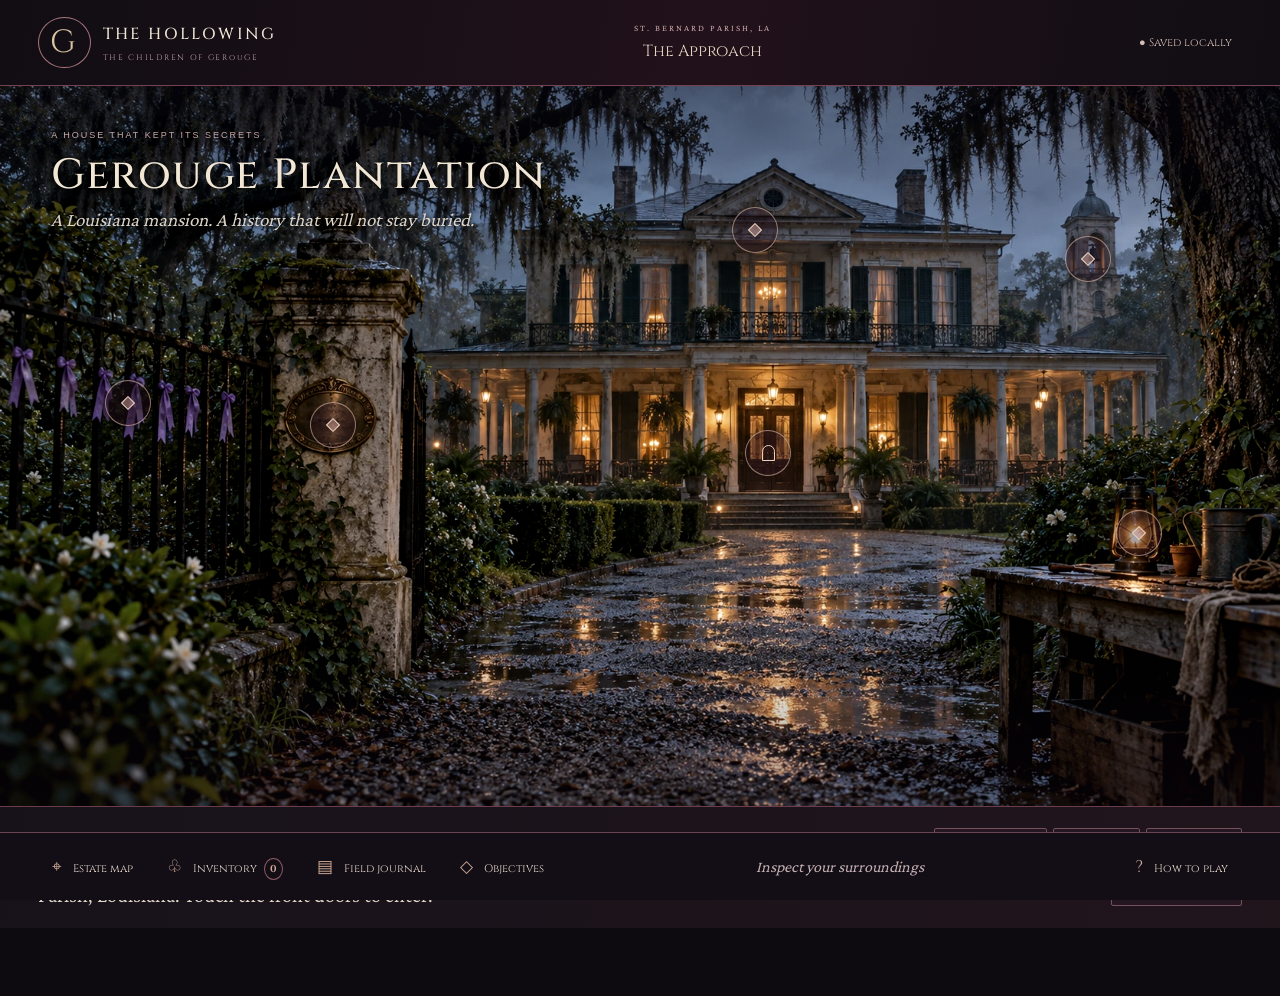
==== commit 558e2d29: "Build the girls’ last-night investigation and finish photographic estate coverage" ====
--- a/index.html
+++ b/index.html
@@ -3,4 +3,4 @@
 <body><a class="skip" href="#scene">Skip to the scene</a><div id="game"><header class="topbar"><a class="wordmark" href="./"><span class="emblem" aria-hidden="true">G</span><span>THE HOLLOWING<small>THE CHILDREN OF GERouGE</small></span></a><div class="place"><span id="chapter">GEROUGE PLANTATION</span><strong id="roomName">The Approach</strong></div><button id="saveStatus" title="Open save and backup options">● Saved locally</button></header>
 <main class="world"><section class="viewport" id="viewport" aria-label="Interactive photographic environment"><div class="scene" id="scene" tabindex="-1"><img id="sceneImage" src="assets/gerouge/approach.webp" alt="Gerouge Plantation, beyond the rain-soaked iron gates"><div class="vignette"></div><div class="scene-heading"><span class="eyebrow">A HOUSE THAT KEPT ITS SECRETS</span><h1 id="sceneTitle">Gerouge Plantation</h1><p id="sceneCaption">A Louisiana mansion. A history that will not stay buried.</p></div><div id="hotspots"></div><button class="scene-exit" id="back">← The grounds</button></div><div class="loading" id="loading" hidden>Entering the room…</div></section><div class="scene-footer"><div class="narration"><span class="eyebrow" id="narrationLabel">ARRIVAL · DUSK</span><p id="message" role="status" aria-live="polite">Beyond the iron gates, the mansion dominates the gardens and outbuildings of rural St. Bernard Parish, Louisiana. Touch the front doors to enter.</p></div><div class="scene-tools"><button id="hints" aria-pressed="false">◉ Reveal objects</button><button id="sound" aria-pressed="false">♪ Sound off</button><button id="fullscreen">⛶ Full screen</button></div></div></main>
 <footer class="toolbar"><nav aria-label="Investigation tools"><button id="map">⌖ <span>Estate map</span></button><button id="bag">♧ <span>Inventory</span><b id="bagCount">0</b></button><button id="journal">▤ <span>Field journal</span></button><button id="objectives">◇ <span>Objectives</span></button></nav><div class="selected" id="selected">Inspect your surroundings</div><button id="help">? <span>How to play</span></button></footer></div>
-<dialog id="dialog" aria-labelledby="dialogTitle"><div class="dialog-top"><span class="eyebrow" id="dialogTag">GEROUGE FIELDWORK</span><button id="closeDialog" aria-label="Close dialog">✕</button></div><h2 id="dialogTitle"></h2><div id="dialogBody"></div><div id="dialogActions" class="dialog-actions"></div></dialog><input type="file" id="importSave" accept="application/json,.json" hidden><script src="gerouge-case-save.js" defer></script><script src="gerouge.js" defer></script></body></html>
+<dialog id="dialog" aria-labelledby="dialogTitle"><div class="dialog-top"><span class="eyebrow" id="dialogTag">GEROUGE FIELDWORK</span><button id="closeDialog" aria-label="Close dialog">✕</button></div><h2 id="dialogTitle"></h2><div id="dialogBody"></div><div id="dialogActions" class="dialog-actions"></div></dialog><input type="file" id="importSave" accept="application/json,.json" hidden><script src="gerouge-case-save.js" defer></script><script src="deep-investigation.js" defer></script><script src="gerouge.js" defer></script></body></html>
--- a/gothic-theme.css
+++ b/gothic-theme.css
@@ -7,3 +7,4 @@
 .scene#scene:before,.school-scene:before{content:'';position:absolute;inset:0;z-index:1;pointer-events:none;opacity:.08;background-image:url("data:image/svg+xml,%3Csvg viewBox='0 0 160 160' xmlns='http://www.w3.org/2000/svg'%3E%3Cfilter id='g'%3E%3CfeTurbulence type='fractalNoise' baseFrequency='.8' numOctaves='3' stitchTiles='stitch'/%3E%3C/filter%3E%3Crect width='100%25' height='100%25' opacity='.7' filter='url(%23g)'/%3E%3C/svg%3E");mix-blend-mode:soft-light}
 .estate-map-location{font-family:var(--body-font);font-size:18px;color:#d2b9bc;line-height:1.5;margin:10px 0 18px}#dialogBody .map-tabs{margin:12px 0 20px}#dialogBody .map-tabs button{min-height:44px;font-size:11px}#dialogBody .map-tabs+p{margin-top:8px}
 .girl-records{display:grid;grid-template-columns:repeat(2,minmax(0,1fr));gap:8px;margin:18px 0}.girl-record{padding:13px;border:1px solid #70505e;background:#291b26}.girl-record strong{display:block;font-family:var(--title-font);font-size:14px;color:#ead3c0}.girl-record span{display:block;font-size:18px;line-height:1.4;color:#c5b3bc;margin-top:7px}@media(max-width:600px){.girl-records{grid-template-columns:1fr}}
+.estate-plan-scroll{overflow-x:auto;margin:16px 0;border:1px solid #664756;background:#100d15}.estate-plan{display:block;width:100%;min-width:720px;font:15px GerougeCrimson,Georgia,serif}.estate-plan .plan-lines{fill:none;stroke:#675163;stroke-width:2;stroke-dasharray:5 5}.estate-plan a rect{fill:#251a28;stroke:#b99a7b;stroke-width:1.5}.estate-plan a text{fill:#f2e1cc;pointer-events:none}.estate-plan a:hover rect,.estate-plan a:focus rect{fill:#543748;stroke:#f1d6a8;stroke-width:3}.scene-tools{flex-wrap:wrap}
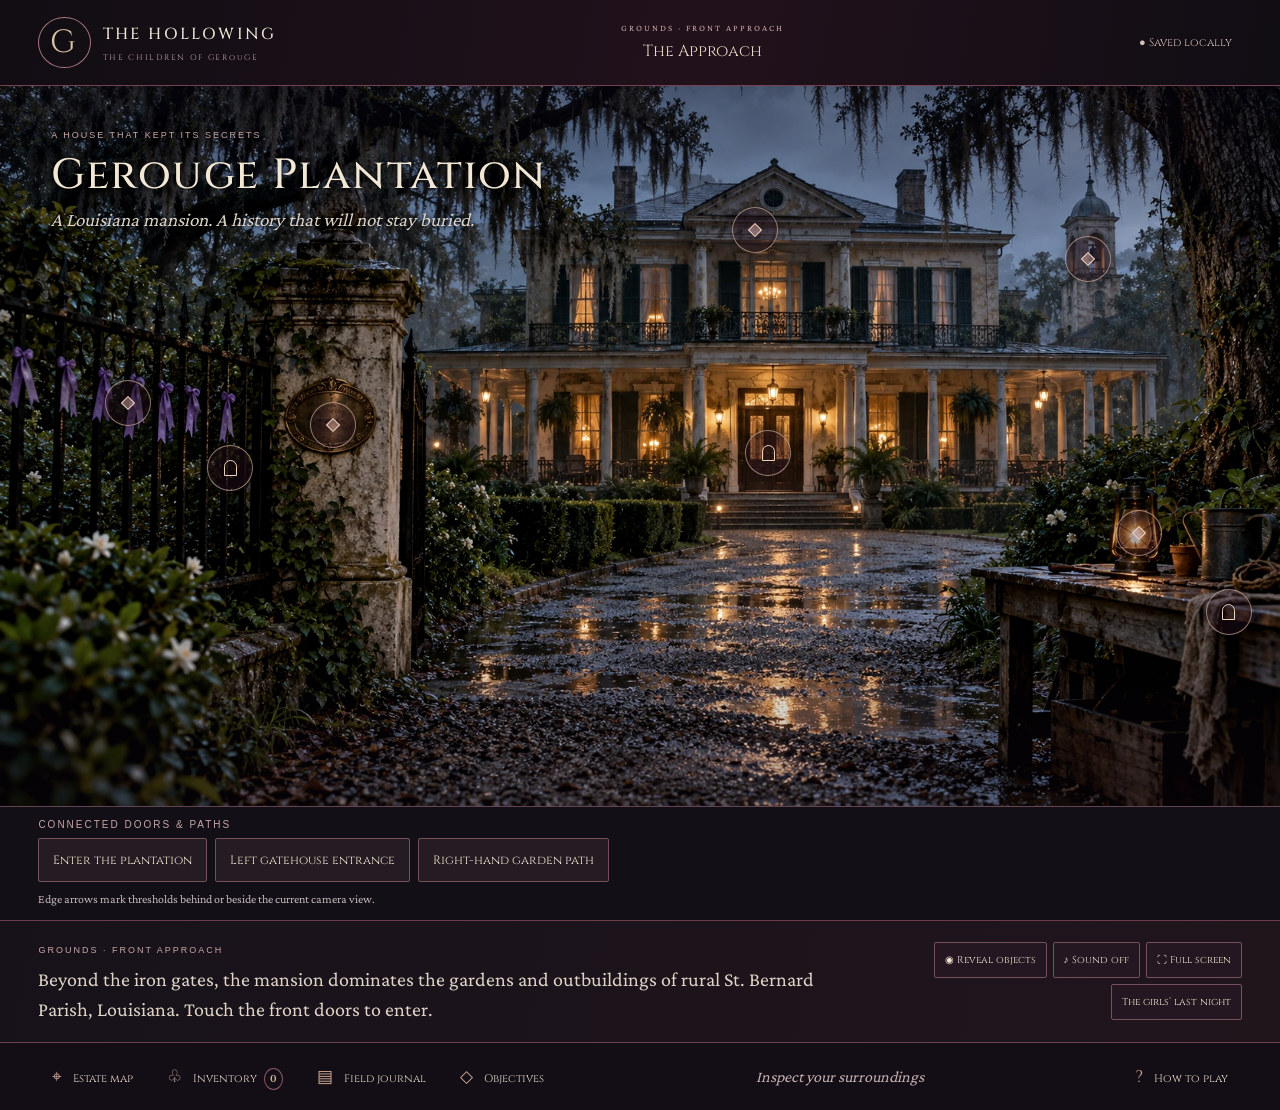
==== commit d7655b8c: "Unify estate entrances and build the gated backyard rose sanctuary" ====
--- a/index.html
+++ b/index.html
@@ -3,4 +3,4 @@
 <body><a class="skip" href="#scene">Skip to the scene</a><div id="game"><header class="topbar"><a class="wordmark" href="./"><span class="emblem" aria-hidden="true">G</span><span>THE HOLLOWING<small>THE CHILDREN OF GERouGE</small></span></a><div class="place"><span id="chapter">GEROUGE PLANTATION</span><strong id="roomName">The Approach</strong></div><button id="saveStatus" title="Open save and backup options">● Saved locally</button></header>
 <main class="world"><section class="viewport" id="viewport" aria-label="Interactive photographic environment"><div class="scene" id="scene" tabindex="-1"><img id="sceneImage" src="assets/gerouge/approach.webp" alt="Gerouge Plantation, beyond the rain-soaked iron gates"><div class="vignette"></div><div class="scene-heading"><span class="eyebrow">A HOUSE THAT KEPT ITS SECRETS</span><h1 id="sceneTitle">Gerouge Plantation</h1><p id="sceneCaption">A Louisiana mansion. A history that will not stay buried.</p></div><div id="hotspots"></div><button class="scene-exit" id="back">← The grounds</button></div><div class="loading" id="loading" hidden>Entering the room…</div></section><div class="scene-footer"><div class="narration"><span class="eyebrow" id="narrationLabel">ARRIVAL · DUSK</span><p id="message" role="status" aria-live="polite">Beyond the iron gates, the mansion dominates the gardens and outbuildings of rural St. Bernard Parish, Louisiana. Touch the front doors to enter.</p></div><div class="scene-tools"><button id="hints" aria-pressed="false">◉ Reveal objects</button><button id="sound" aria-pressed="false">♪ Sound off</button><button id="fullscreen">⛶ Full screen</button></div></div></main>
 <footer class="toolbar"><nav aria-label="Investigation tools"><button id="map">⌖ <span>Estate map</span></button><button id="bag">♧ <span>Inventory</span><b id="bagCount">0</b></button><button id="journal">▤ <span>Field journal</span></button><button id="objectives">◇ <span>Objectives</span></button></nav><div class="selected" id="selected">Inspect your surroundings</div><button id="help">? <span>How to play</span></button></footer></div>
-<dialog id="dialog" aria-labelledby="dialogTitle"><div class="dialog-top"><span class="eyebrow" id="dialogTag">GEROUGE FIELDWORK</span><button id="closeDialog" aria-label="Close dialog">✕</button></div><h2 id="dialogTitle"></h2><div id="dialogBody"></div><div id="dialogActions" class="dialog-actions"></div></dialog><input type="file" id="importSave" accept="application/json,.json" hidden><script src="gerouge-case-save.js" defer></script><script src="deep-investigation.js" defer></script><script src="gerouge.js" defer></script></body></html>
+<dialog id="dialog" aria-labelledby="dialogTitle"><div class="dialog-top"><span class="eyebrow" id="dialogTag">GEROUGE FIELDWORK</span><button id="closeDialog" aria-label="Close dialog">✕</button></div><h2 id="dialogTitle"></h2><div id="dialogBody"></div><div id="dialogActions" class="dialog-actions"></div></dialog><input type="file" id="importSave" accept="application/json,.json" hidden><script src="gerouge-case-save.js" defer></script><script src="world-layout.js" defer></script><script src="world-navigation.js" defer></script><script src="rose-sanctuary.js" defer></script><script src="deep-investigation.js" defer></script><script src="gerouge.js" defer></script></body></html>
--- a/gothic-theme.css
+++ b/gothic-theme.css
@@ -8,3 +8,7 @@
 .estate-map-location{font-family:var(--body-font);font-size:18px;color:#d2b9bc;line-height:1.5;margin:10px 0 18px}#dialogBody .map-tabs{margin:12px 0 20px}#dialogBody .map-tabs button{min-height:44px;font-size:11px}#dialogBody .map-tabs+p{margin-top:8px}
 .girl-records{display:grid;grid-template-columns:repeat(2,minmax(0,1fr));gap:8px;margin:18px 0}.girl-record{padding:13px;border:1px solid #70505e;background:#291b26}.girl-record strong{display:block;font-family:var(--title-font);font-size:14px;color:#ead3c0}.girl-record span{display:block;font-size:18px;line-height:1.4;color:#c5b3bc;margin-top:7px}@media(max-width:600px){.girl-records{grid-template-columns:1fr}}
 .estate-plan-scroll{overflow-x:auto;margin:16px 0;border:1px solid #664756;background:#100d15}.estate-plan{display:block;width:100%;min-width:720px;font:15px GerougeCrimson,Georgia,serif}.estate-plan .plan-lines{fill:none;stroke:#675163;stroke-width:2;stroke-dasharray:5 5}.estate-plan a rect{fill:#251a28;stroke:#b99a7b;stroke-width:1.5}.estate-plan a text{fill:#f2e1cc;pointer-events:none}.estate-plan a:hover rect,.estate-plan a:focus rect{fill:#543748;stroke:#f1d6a8;stroke-width:3}.scene-tools{flex-wrap:wrap}
+.physical-exits{display:flex;flex-wrap:wrap;align-items:center;gap:8px;padding:12px 3vw;background:#120f17;border-top:1px solid #624450}.physical-exits>.eyebrow{width:100%;font-size:10px}.physical-exits button{min-height:44px;font-size:12px;padding:10px 14px}.physical-exits small{display:block;width:100%;font-size:12px;line-height:1.5;color:#c8b9ba}.hotspot.edge-exit{border-radius:3px;background:#241621ed;border:1px solid #dac3a0}.hotspot.edge-exit:after{content:'↔';font-size:20px}.hotspot.edge-exit:before{display:none}.physical-exits+ .scene-footer{flex-shrink:0}.toolbar{position:relative;bottom:auto}@media(max-width:800px){.physical-exits{padding:12px 16px}.physical-exits button{flex:1 1 140px;text-align:left}}
+.physical-exits a{display:inline-flex;align-items:center;min-height:44px;padding:10px 14px;border:1px solid #b99a7b;border-radius:3px;text-decoration:none;font-size:13px;color:#efdfca;background:#251925}.physical-exits a:hover,.physical-exits a:focus-visible{background:#513446}.chapter-physical-exits{margin:12px 0}
+.doors[hidden]{display:none!important}
+.scene.rose-protected:after{content:'';position:absolute;inset:0;box-shadow:inset 0 0 75px #dca45b35;pointer-events:none;z-index:2}
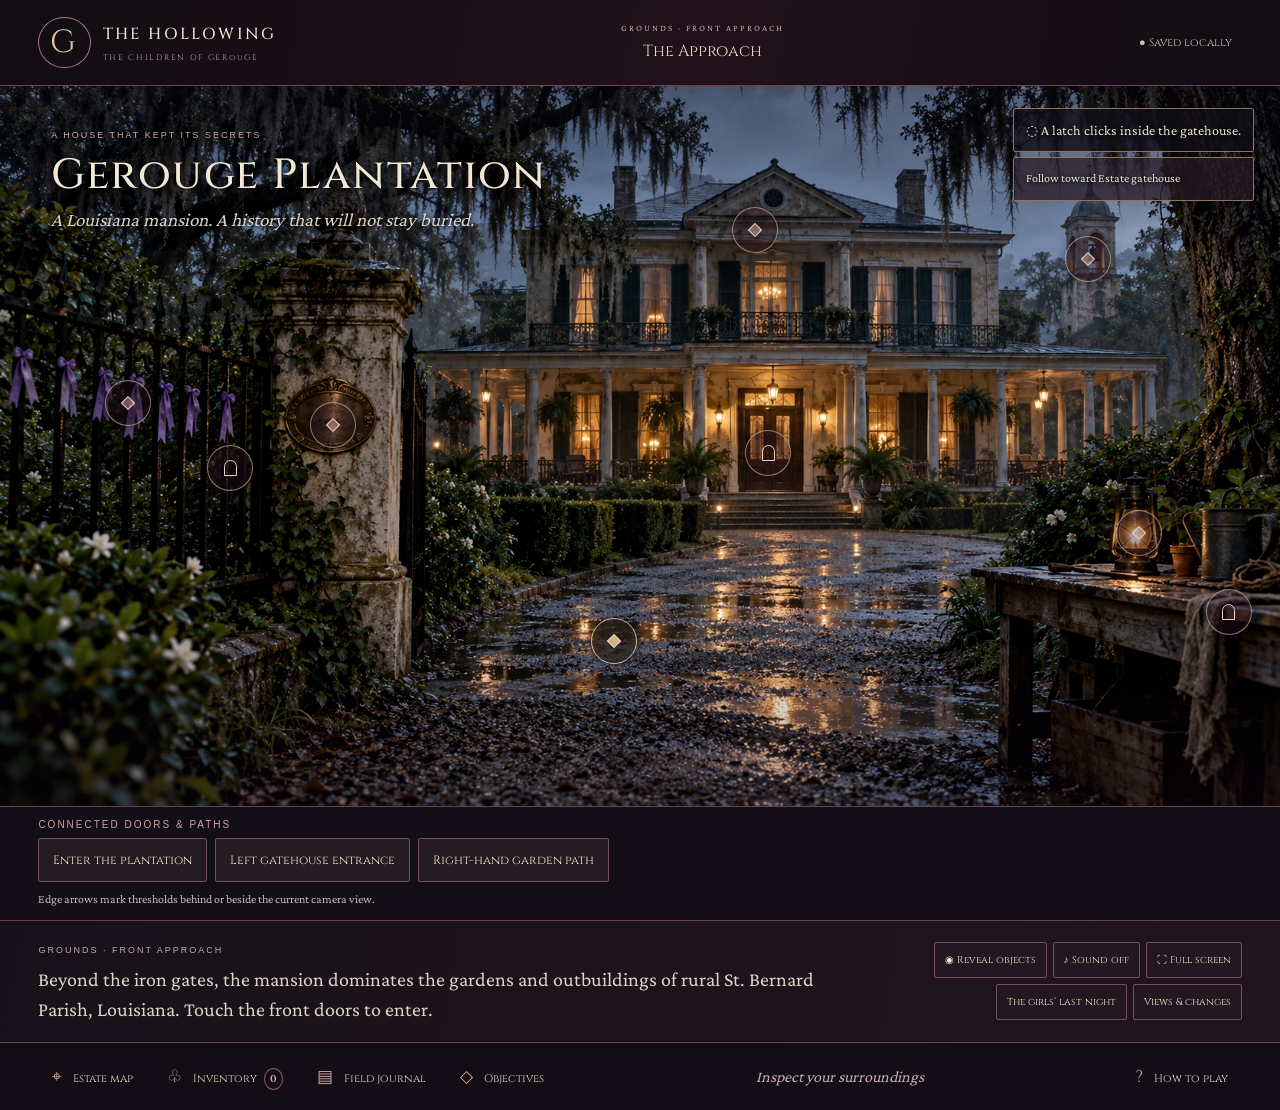
==== commit 434be831: "Make the whole Gerouge estate react to investigation with physical traces and rose boundaries" ====
--- a/index.html
+++ b/index.html
@@ -1,6 +1,6 @@
 <!doctype html>
-<html lang="en"><head><meta charset="utf-8"><meta name="viewport" content="width=device-width,initial-scale=1,viewport-fit=cover"><meta name="theme-color" content="#160d16"><meta name="description" content="Explore the fictional Gerouge mansion and rural grounds in St. Bernard Parish, Louisiana. Uncover the children's histories and the eighth-bell mystery."><title>The Hollowing · Gerouge Plantation</title><link rel="preload" as="image" href="assets/gerouge/approach.webp"><link rel="stylesheet" href="gerouge.css"><link rel="stylesheet" href="gothic-theme.css"></head>
+<html lang="en"><head><meta charset="utf-8"><meta name="viewport" content="width=device-width,initial-scale=1,viewport-fit=cover"><meta name="theme-color" content="#160d16"><meta name="description" content="Explore the fictional Gerouge mansion and rural grounds in St. Bernard Parish, Louisiana. Uncover the children's histories and the eighth-bell mystery."><title>The Hollowing · Gerouge Plantation</title><link rel="preload" as="image" href="assets/gerouge/approach.webp"><link rel="stylesheet" href="gerouge.css"><link rel="stylesheet" href="gothic-theme.css"><link rel="stylesheet" href="action-scenes.css"><link rel="stylesheet" href="living-estate.css"></head>
 <body><a class="skip" href="#scene">Skip to the scene</a><div id="game"><header class="topbar"><a class="wordmark" href="./"><span class="emblem" aria-hidden="true">G</span><span>THE HOLLOWING<small>THE CHILDREN OF GERouGE</small></span></a><div class="place"><span id="chapter">GEROUGE PLANTATION</span><strong id="roomName">The Approach</strong></div><button id="saveStatus" title="Open save and backup options">● Saved locally</button></header>
 <main class="world"><section class="viewport" id="viewport" aria-label="Interactive photographic environment"><div class="scene" id="scene" tabindex="-1"><img id="sceneImage" src="assets/gerouge/approach.webp" alt="Gerouge Plantation, beyond the rain-soaked iron gates"><div class="vignette"></div><div class="scene-heading"><span class="eyebrow">A HOUSE THAT KEPT ITS SECRETS</span><h1 id="sceneTitle">Gerouge Plantation</h1><p id="sceneCaption">A Louisiana mansion. A history that will not stay buried.</p></div><div id="hotspots"></div><button class="scene-exit" id="back">← The grounds</button></div><div class="loading" id="loading" hidden>Entering the room…</div></section><div class="scene-footer"><div class="narration"><span class="eyebrow" id="narrationLabel">ARRIVAL · DUSK</span><p id="message" role="status" aria-live="polite">Beyond the iron gates, the mansion dominates the gardens and outbuildings of rural St. Bernard Parish, Louisiana. Touch the front doors to enter.</p></div><div class="scene-tools"><button id="hints" aria-pressed="false">◉ Reveal objects</button><button id="sound" aria-pressed="false">♪ Sound off</button><button id="fullscreen">⛶ Full screen</button></div></div></main>
 <footer class="toolbar"><nav aria-label="Investigation tools"><button id="map">⌖ <span>Estate map</span></button><button id="bag">♧ <span>Inventory</span><b id="bagCount">0</b></button><button id="journal">▤ <span>Field journal</span></button><button id="objectives">◇ <span>Objectives</span></button></nav><div class="selected" id="selected">Inspect your surroundings</div><button id="help">? <span>How to play</span></button></footer></div>
-<dialog id="dialog" aria-labelledby="dialogTitle"><div class="dialog-top"><span class="eyebrow" id="dialogTag">GEROUGE FIELDWORK</span><button id="closeDialog" aria-label="Close dialog">✕</button></div><h2 id="dialogTitle"></h2><div id="dialogBody"></div><div id="dialogActions" class="dialog-actions"></div></dialog><input type="file" id="importSave" accept="application/json,.json" hidden><script src="gerouge-case-save.js" defer></script><script src="world-layout.js" defer></script><script src="world-navigation.js" defer></script><script src="rose-sanctuary.js" defer></script><script src="deep-investigation.js" defer></script><script src="gerouge.js" defer></script></body></html>
+<dialog id="dialog" aria-labelledby="dialogTitle"><div class="dialog-top"><span class="eyebrow" id="dialogTag">GEROUGE FIELDWORK</span><button id="closeDialog" aria-label="Close dialog">✕</button></div><h2 id="dialogTitle"></h2><div id="dialogBody"></div><div id="dialogActions" class="dialog-actions"></div></dialog><input type="file" id="importSave" accept="application/json,.json" hidden><script src="gerouge-case-save.js" defer></script><script src="world-layout.js" defer></script><script src="world-navigation.js" defer></script><script src="rose-sanctuary.js" defer></script><script src="deep-investigation.js" defer></script><script src="action-art.js" defer></script><script src="action-scenes.js" defer></script><script src="room-sections.js" defer></script><script src="living-estate-data.js" defer></script><script src="living-trace-art.js" defer></script><script src="living-estate.js" defer></script><script src="gerouge.js" defer></script></body></html>
--- a/action-scenes.css
+++ b/action-scenes.css
@@ -0,0 +1,10 @@
+/* The room stays behind the close-up; controls operate visible moving parts. */
+#dialog.action-dialog{width:min(1120px,calc(100% - 20px));padding:16px 20px;max-height:96svh;overflow:auto;background:#110e13}#dialog.action-dialog .dialog-top{position:relative;z-index:4}#dialog.action-dialog h2{font-size:23px;margin:8px 0 14px}.action-visual{height:470px;position:relative;overflow:hidden;isolation:isolate;border:1px solid #8c6e58;background:#0e0c0b;perspective:1000px}.action-photo{position:absolute;inset:0;background-size:180% auto;background-position:var(--focus-x) var(--focus-y);filter:brightness(.72);animation:look-closer .7s ease-out}.action-shade{position:absolute;inset:0;background:radial-gradient(ellipse at 50% 50%,transparent 20%,#070608b3)}.action-place{position:absolute;top:15px;left:20px;color:#e8d1b2;text-shadow:0 2px 5px #000;font:12px var(--title-font,Georgia);letter-spacing:1px}.action-place span{display:block;color:#bfaeb1;font-size:10px;margin-top:6px}.action-prop{position:absolute;inset:30px 9% 8px;display:grid;place-items:center;pointer-events:none;filter:drop-shadow(0 12px 14px #0009)}.action-object{width:100%;height:100%;max-width:800px;overflow:visible}.part-lid{transform-box:fill-box;transform-origin:50% 0;transition:transform .8s,opacity .7s}.part-lid.is-open{transform:perspective(600px) rotateX(-72deg);opacity:.2}.kind-cabinet .part-lid.is-open,.kind-door .part-lid.is-open{transform-origin:left;transform:perspective(600px) rotateY(-82deg);opacity:.55}.part-wheel{transform-origin:495px 210px}.part-steam{animation:steam 1.5s infinite}.action-visual[data-walkway=true] .part-water{transform:translateY(45px);opacity:.2;transition:transform 1s}.part-cable{transition:transform .7s}.part-cable:not(.connected){transform:translateY(-35px);opacity:.55}.part-ratchet,.part-pin,.part-negative{transition:opacity .7s}.action-visual[data-kind=document] .action-prop,.action-visual[data-kind=panorama] .action-prop{display:none}.action-visual[data-kind=panorama] .action-photo{background-size:100% auto;filter:brightness(1)}.action-facsimile{position:absolute;top:65px;bottom:35px;left:23%;width:64%;overflow:auto;scrollbar-width:thin;padding:24px 30px;background:linear-gradient(110deg,#b4a07d,#e3d6b7 14%,#c9b992 93%,#8e7757);color:#35282a;border:1px solid #8b7259;box-shadow:0 14px 30px #0009,inset 0 0 40px #80633533;transform:rotate(-1deg);font:20px/1.5 var(--body-font,Georgia);animation:unfold-page .65s ease-out}.action-facsimile p{margin:12px 0}.paper-heading{display:block;font:14px var(--title-font,Georgia);letter-spacing:1px;border-bottom:1px solid #6c554d;padding-bottom:12px}.action-facsimile.small-document{left:58%;width:39%;top:80px;bottom:45px;padding:20px;font-size:18px;background:#d0bfa0f2}.action-status{position:absolute;bottom:10px;left:18px;color:#dac9bd;font:12px var(--body-font,Georgia);text-shadow:0 1px 6px #000}.action-result{position:absolute;bottom:45px;left:20px;max-width:46%;font:18px var(--body-font,Georgia);color:#e4c997;text-shadow:0 2px 5px #000;z-index:3}.action-source>p,.action-source>.paper:not(#paperTarget){display:none}#dialogBody.action-source{position:relative;margin:0}.action-source .drawer-view{margin:-385px auto 180px;width:70%;height:205px;background:none;border:0;box-shadow:none;z-index:3;pointer-events:none}.action-source .drawer-view button{pointer-events:auto;background:#291c16d9!important;border:1px solid #b79b71;color:#f2dfbb!important;font-size:13px;min-height:44px;box-shadow:0 4px 12px #0009}.action-source .drawer-view .key{left:14%;top:37%}.action-source .drawer-view .envelope{right:8%;top:24%}.action-source .drawer-view .lining{left:34%;bottom:0}.action-source .objects-list{padding:12px;position:relative;gap:10px;max-width:680px;margin:-110px auto 30px;z-index:3}.action-source .puzzle-pieces{margin:10px 0}.action-source #paperTarget{position:relative;margin:-400px auto 120px;z-index:3;width:65%;min-height:240px;box-shadow:0 12px 30px #0009}.action-source #paperTarget p{font-size:20px}.action-source #puzzleFeedback{display:block}.action-source input,.action-source label{position:relative;display:block}.action-source input{margin:12px 0}.action-dialog .dialog-actions{position:relative;gap:10px;margin-top:15px}.action-dialog .dialog-actions button{min-height:48px;font-size:12px;flex:1 1 200px;background:#35232d}.action-dialog .dialog-actions button:hover{background:#68404a}.action-dialog .dialog-actions button:disabled{opacity:.5}#actionTranscript{margin:16px 0 0;border-top:1px solid #553d46;color:#c8b7b5;font-size:16px}#actionTranscript summary{cursor:pointer;padding:12px;min-height:44px}#actionTranscript p{font:18px/1.5 var(--body-font,Georgia);padding:0 12px}.evidence-stamp{position:absolute;right:30px;bottom:50px;transform:rotate(-12deg);padding:12px 22px;border:4px double #6d283d;color:#6d283d;background:#ddcfadcc;font:23px var(--title-font,Georgia);animation:stamp .4s ease-out}.inventory-flight{position:fixed;z-index:10000;right:4vw;bottom:10vh;background:#251a20;border:1px solid #d2b481;padding:18px 25px;font:18px var(--body-font,Georgia);box-shadow:0 8px 35px #0009;pointer-events:none;animation:to-bag 1.4s ease-in-out both}#physicalState{position:absolute;inset:0;pointer-events:none;z-index:1}.physical-state-patch{position:absolute;width:20%;height:23%;transform:translate(-50%,-30%);filter:drop-shadow(0 6px 8px #0008)}.physical-state-patch .action-object{height:100%;width:100%}.physical-state-patch.patch-lamp{width:13%;height:27%;filter:drop-shadow(0 0 28px #ffb64088)}.physical-state-patch.patch-wheel,.physical-state-patch.patch-lever{width:14%;height:24%}.physical-state-patch.patch-basin{display:none}.local-sections{background:#1c1318}.local-sections button{border-style:dashed}#scene[data-section] .scene-heading .eyebrow{font-size:9px}#scene.walking{animation:look-closer .65s}.hotspot[data-action^="section:"]{border-color:#c7ad7b;background:#251d16c9}.hotspot[data-action^="section:"]:after{content:'↳';position:absolute;right:-5px;top:-7px;font-size:17px}
+@keyframes look-closer{from{transform:scale(1.035);opacity:.4}to{transform:scale(1);opacity:1}}@keyframes unfold-page{from{transform:perspective(1000px) rotateX(65deg) rotate(-3deg);opacity:.2}to{transform:rotate(-1deg);opacity:1}}@keyframes steam{from{transform:translateY(0);opacity:.7}to{transform:translateY(-25px);opacity:0}}@keyframes stamp{from{transform:scale(1.8) rotate(-12deg);opacity:0}to{transform:scale(1) rotate(-12deg);opacity:1}}@keyframes to-bag{0%{transform:translateY(-120px) scale(1.2);opacity:0}30%{transform:translateY(0);opacity:1}80%{transform:translateY(0);opacity:1}100%{transform:translateY(65px) scale(.6);opacity:0}}
+@media(max-width:800px){#dialog.action-dialog{width:calc(100% - 10px);max-height:98svh;padding:12px}.action-visual{height:430px}.action-photo{background-size:auto 155%}.action-place{left:12px;top:10px;font-size:10px;max-width:90%}.action-place span{font-size:9px}.action-prop{inset:70px 0 10px}.action-facsimile,.action-facsimile.small-document{left:6%;width:88%;top:64px;bottom:34px;padding:16px;font-size:19px;transform:none}.action-facsimile.small-document{top:225px;left:26%;width:71%;font-size:17px}.action-status{font-size:12px;max-width:90%}.action-source .drawer-view{width:94%;min-height:205px;display:block;height:205px;margin-top:-310px;margin-bottom:105px;padding:0}.action-source .drawer-view button{position:absolute!important;transform:none!important;width:auto;max-width:47%;font-size:12px}.action-source .drawer-view .key{left:4%;top:26%}.action-source .drawer-view .envelope{right:1%;top:26%}.action-source .drawer-view .lining{left:28%;bottom:0}.action-source #paperTarget{width:90%;margin-top:-350px;margin-bottom:90px;padding:15px;min-height:230px}.action-source .objects-list{margin-top:-100px;grid-template-columns:1fr 1fr;padding:6px}.action-source .objects-list button{font-size:11px}.action-dialog .dialog-actions button{flex:1 1 140px;font-size:11px}.action-dialog h2{font-size:20px!important}.action-result{font-size:16px}.action-source .puzzle-pieces button{min-width:90px;font-size:14px}.evidence-stamp{right:15px;bottom:50px;font-size:17px}.physical-state-patch{width:20%}}
+@media(prefers-reduced-motion:reduce){.action-visual *,.inventory-flight{animation:none!important;transition:none!important}.action-facsimile{transform:none}}
+.photographic-object{filter:brightness(.95);border:1px solid #7f6551;box-shadow:0 9px 30px #000b}.photographic-object .part-lid.is-open{opacity:0;transform:translateY(-60px)}.kind-drawer .part-lid.is-open{opacity:0;transform:translateY(-130px)}.kind-drawer .part-contents{filter:drop-shadow(0 3px 4px #0009)}.action-object.kind-lamp .part-lamp{transition:opacity .6s}.action-prop:has(.photographic-object){inset:55px 9% 25px}.action-visual[data-kind=wheel][data-walkway=true] .action-photo{filter:brightness(.9)}
+.action-visual[data-kind=witness] .action-photo{background-size:cover;background-position:center;filter:brightness(.9)}.action-visual[data-kind=witness] .action-prop{display:none}.witness-speech{position:absolute;bottom:28px;left:6%;right:6%;background:#110e14d9;border-left:2px solid #bd9e77;margin:0;padding:16px 20px;color:#ebdbcb;font:22px/1.4 var(--body-font,Georgia);box-shadow:0 3px 20px #0008}@media(max-width:800px){.witness-speech{font-size:19px;left:3%;right:3%;padding:12px}}
+.physical-state-patch.patch-lever:after{content:'';position:absolute;left:48%;top:45%;width:14px;height:5px;background:#c9a96a;border:1px solid #6a4f2e;border-radius:2px;box-shadow:0 0 3px #dcc28c55}
+#thresholdPerformance{position:absolute;inset:0;z-index:4;background-size:100% 100%;background-repeat:no-repeat;pointer-events:none;filter:brightness(.85)}
+.kind-negative .part-negative{animation:backlight-plate 1.3s ease-out}@keyframes backlight-plate{from{filter:brightness(.12);opacity:.1}to{filter:brightness(1);opacity:1}}.action-visual[data-kind=negative][data-blocked=true] .part-negative{animation:none;opacity:.08}
--- a/living-estate.css
+++ b/living-estate.css
@@ -0,0 +1,11 @@
+/* Small physical changes live inside the photograph; notebook controls remain optional. */
+.living-layer{position:absolute;inset:0;pointer-events:none;z-index:2}.living-trace{position:absolute;left:var(--trace-x);top:var(--trace-y);width:9%;height:14%;transform:translate(-50%,-50%);opacity:.8;filter:drop-shadow(1px 3px 3px #0008)}.living-trace .trace-photo{width:100%;height:100%;object-fit:contain}.trace-boot{transform:translate(-50%,-50%) rotate(-20deg);opacity:.7;mix-blend-mode:multiply}.trace-wax{width:6%;height:9%}.trace-thread{width:7%;height:10%}.physical-fold{display:block;width:65%;height:65%;margin:15%;background:linear-gradient(140deg,#bda47b,#dfd0ae 40%,#95815e);box-shadow:2px 4px 6px #0008;transform:rotate(-12deg);border-bottom:1px solid #5c4d38}.physical-fold:after{content:'';display:block;width:100%;height:50%;border-bottom:1px solid #8f765a;transform:skewY(-15deg)}.thread-fold{background:linear-gradient(90deg,#604268 0 30%,#baa773 31% 65%,#ad7754 66%);width:65%;height:24%;transform:rotate(-20deg)}.living-inspection{border-color:#d8bd92;background:#291e17aa}.living-inspection:before{background:#d0b287}.living-sound-cue{position:absolute;right:2%;top:3%;max-width:28%;z-index:3;display:grid;gap:5px}.living-sound-cue button{background:#110e15cf;border-color:#92735a;font:14px/1.3 var(--body-font,Georgia);padding:9px 12px;min-height:44px;text-align:left;text-shadow:0 1px 4px #000}.living-sound-cue button+button{font-size:12px;background:#271b24ba}.living-sound-cue button:hover{background:#4b2b35}.sound-direction{box-shadow:0 0 0 7px #dfbd7a44,0 0 30px #dfbd7a88!important}.living-rose{position:absolute;left:3%;bottom:10%;width:65px;z-index:3;pointer-events:none;filter:drop-shadow(0 3px 10px #000a)}.living-rose img{width:100%;height:90px;object-fit:contain}.living-rose span{display:block;background:#1c151bd9;padding:4px 8px;white-space:nowrap;font:14px var(--body-font,Georgia);color:#e0c99d}.rose-trembling img{animation:petal-warning .75s ease-in-out infinite}.rose-steady{filter:drop-shadow(0 0 15px #e2b06488)}.living-notebook{display:grid;gap:10px}.living-notebook article{border:1px solid #735665;padding:15px}.living-notebook article strong,.living-notebook article span,.living-notebook article small{display:block}.living-notebook span{margin:8px 0;font-size:19px;line-height:1.4}.living-notebook small{color:#cbb7a2}.personal-signatures{display:grid;grid-template-columns:1fr 1fr;gap:12px}.personal-signatures article{padding:18px;background:#ccb997;color:#30272a;border:1px solid #8c7457}.personal-signatures span{display:block;font-size:24px;margin-top:8px}.hand-mara{color:#59405f;font-style:italic}.hand-eliza{letter-spacing:1px;transform:rotate(-1deg)}.hand-iris{border-bottom:3px dashed #80638a;letter-spacing:2px}.hand-clara{letter-spacing:3px}.hand-nora{font-style:italic;color:#3b4e37}.hand-beatrice{text-decoration:underline;text-underline-offset:5px}.hand-sylvie{border-left:2px solid #78604f;padding-left:10px}.personal-signatures p{color:#332a29!important;font-size:19px!important}.personal-signatures strong{display:block;font:15px var(--title-font,Georgia)}
+.action-visual.has-physical-stage .action-prop,.action-visual.has-physical-stage .action-facsimile,.action-visual.has-physical-stage .action-status{display:none}.forensic-bench{position:absolute;inset:0;perspective:1000px;overflow:hidden;touch-action:pan-y}.forensic-surface{position:absolute;inset:0;background-image:var(--surface);background-size:210% auto;background-position:var(--fx) var(--fy);filter:brightness(.65)}.field-tool-label{position:absolute;left:3%;top:8%;color:#efdab7;font:13px var(--title-font,Georgia);text-shadow:0 1px 7px #000}.field-camera-frame{position:absolute;inset:22% 15% 18%;border:1px solid #ead6a244;box-shadow:0 0 0 200px #08060b44}.field-camera-frame i{position:absolute;width:30px;height:30px;border:2px solid #dccba6}.field-camera-frame i:first-child{top:0;left:0;border-right:0;border-bottom:0}.field-camera-frame i:nth-child(2){right:0;top:0;border-left:0;border-bottom:0}.field-camera-frame i:nth-child(3){left:0;bottom:0;border-right:0;border-top:0}.field-camera-frame i:nth-child(4){right:0;bottom:0;border-left:0;border-top:0}.field-camera-frame.captured{box-shadow:inset 0 0 30px #d5c79833,0 0 0 200px #08060b44}.field-camera-frame.captured:after{content:'VIEW PRESERVED';position:absolute;right:10px;bottom:10px;color:#e1cda0;border:2px solid #b8a073;padding:8px;font:14px var(--title-font,Georgia);transform:rotate(-6deg)}.forensic-caption{position:absolute;left:15%;right:15%;bottom:7%;background:#151015dc;padding:8px 14px;font:19px/1.3 var(--body-font,Georgia);text-align:center;color:#e2d0b9}.handled-record{position:absolute;left:24%;top:20%;width:52%;height:58%;transform-style:preserve-3d;transition:transform .8s;filter:drop-shadow(0 12px 15px #0009)}.handled-record.is-turned{transform:rotateY(180deg)}.record-front,.record-back{position:absolute;inset:0;background:linear-gradient(135deg,#bda17a,#dfd2ae 45%,#a68c69);padding:22px;backface-visibility:hidden;border:1px solid #887051;display:flex;flex-direction:column;align-items:center;justify-content:center;color:#342a29;gap:16px}.record-front .trace-photo{max-width:65%;height:65%;object-fit:contain}.record-front small,.record-back small{font:18px/1.4 var(--body-font,Georgia);text-align:center}.record-back{transform:rotateY(180deg)}.hand-mark{font:29px/1.4 var(--body-font,Georgia);display:block;text-align:center}.record-front .physical-fold{max-width:170px}.tool-feedback{position:absolute;left:4%;right:4%;bottom:4%;background:#120e14e8;color:#decab0;padding:8px 12px;font:18px/1.3 var(--body-font,Georgia);text-align:center}.raking-beam,.rub-cover,.reference-piece,.reference-outline{display:none}.forensic-bench[data-tool=light] .record-front,.forensic-bench[data-tool=rubbing] .record-front,.forensic-bench[data-tool=compare] .record-front{display:none}.forensic-bench[data-tool=light] .record-back,.forensic-bench[data-tool=rubbing] .record-back,.forensic-bench[data-tool=compare] .record-back{transform:none}.forensic-bench[data-tool=light] .record-back{opacity:var(--reveal,.1)}.forensic-bench[data-tool=light] .raking-beam{display:block;position:absolute;inset:0;background:linear-gradient(100deg,transparent calc(var(--light,0%) - 15%),#ffe4ad55 var(--light,0%),transparent calc(var(--light,0%) + 15%));pointer-events:none}.forensic-bench[data-tool=rubbing]{touch-action:none}.forensic-bench[data-tool=rubbing] .rub-cover{display:block;position:absolute;left:24%;top:20%;width:52%;height:58%;background:repeating-linear-gradient(25deg,#8d8069 0 2px,#a3967b 3px 5px);clip-path:inset(0 0 0 var(--rub,0%));opacity:.96;pointer-events:none}.forensic-bench[data-tool=compare] .reference-piece{display:flex;align-items:center;justify-content:center;position:absolute;left:calc(25% + var(--align,50%));top:27%;width:48%;height:41%;background:#c4af88e8;border:2px solid #766447;box-shadow:0 5px 15px #0008;transform:rotate(-3deg);transition:left .4s;color:#3d2c2b;padding:18px;font:24px var(--body-font,Georgia)}.forensic-bench[data-tool=compare] .reference-outline{display:block;position:absolute;left:25%;top:27%;width:48%;height:41%;border:2px dashed #eed5aa;pointer-events:none}.forensic-control{font-size:17px;margin-top:12px}.forensic-range{width:100%;min-height:44px;accent-color:#be9e76}.hatch-performance{position:absolute;inset:0;overflow:hidden;background:#0c0b0d}.hatch-performance img{width:100%;height:100%;object-fit:cover}.hatch-handle{position:absolute;left:85%;top:69%;height:18%;width:10%;border:2px solid #d9bd7c;border-radius:5px;box-shadow:0 0 25px #d8b56944}.has-physical-stage .action-place{z-index:2;pointer-events:none}
+@keyframes petal-warning{0%,100%{transform:rotate(-3deg)}50%{transform:rotate(4deg)}}
+@media(max-width:800px){.living-sound-cue{top:4%;right:2%;max-width:31%}.living-sound-cue button{font-size:12px;padding:7px;min-height:44px}.living-sound-cue button+button{font-size:11px}.personal-signatures{grid-template-columns:1fr}.handled-record{left:10%;width:80%;top:23%;height:53%}.record-front,.record-back{padding:15px;gap:10px}.record-front small,.record-back small{font-size:17px}.hand-mark{font-size:25px}.field-tool-label{top:10%;font-size:11px;max-width:90%}.forensic-caption{font-size:18px;left:7%;right:7%;bottom:7%}.forensic-bench[data-tool=rubbing] .rub-cover{left:10%;width:80%;top:23%;height:53%}.forensic-bench[data-tool=compare] .reference-piece,.forensic-bench[data-tool=compare] .reference-outline{top:29%;width:76%;height:39%}.forensic-bench[data-tool=compare] .reference-piece{left:calc(12% + var(--align,50%));font-size:21px}.forensic-bench[data-tool=compare] .reference-outline{left:12%}.tool-feedback{font-size:17px;bottom:3%}.living-rose{width:55px}.living-rose img{height:75px}.living-rose span{font-size:12px}.forensic-surface{background-size:auto 180%}}
+@media(prefers-reduced-motion:reduce){.living-rose img,.handled-record,.reference-piece{animation:none!important;transition:none!important}}
+.has-physical-stage .action-place{display:none}.rose-sense-bloom{height:45px;width:65px;overflow:hidden}.living-rose .rose-sense-bloom img{height:100px;object-fit:contain;object-position:top}
+.saved-view{position:absolute;left:3%;top:18%;width:32%;padding:6px 6px 23px;margin:0;background:#d1c19d;box-shadow:0 8px 25px #000b;transform:rotate(-5deg);z-index:3}.saved-view img{width:100%;height:auto;display:block}.saved-view figcaption{font:13px var(--body-font,Georgia);color:#342b29;padding-top:5px}.record-back .forensic-link{font-size:16px;border-top:1px solid #907857;padding-top:7px}@media(max-width:800px){.saved-view{width:53%;top:15%;left:3%}.record-back{gap:8px}.record-back .forensic-link{font-size:15px}.hand-mark{font-size:23px}}
+.sheltered-trace{filter:sepia(.7) saturate(.4) brightness(.8);opacity:.55}.living-passing-shadow{position:absolute;width:6%;height:26%;pointer-events:none;z-index:2;transform:translate(-50%,-70%);background:radial-gradient(ellipse at 50% 18%,#07070a 0 16%,transparent 18%),radial-gradient(ellipse at 50% 66%,#07070a 0 40%,transparent 44%);filter:blur(5px);opacity:0;animation:threshold-shadow 1.4s ease-in-out forwards}@keyframes threshold-shadow{0%,100%{opacity:0;transform:translate(-70%,-70%) skew(-5deg)}45%{opacity:.4;transform:translate(-35%,-70%) skew(4deg)}}@media(prefers-reduced-motion:reduce){.living-passing-shadow{display:none}}
+.signature-glyph{display:block;max-height:130px;width:170px;flex:0 1 auto;opacity:.9;filter:drop-shadow(0 1px 1px #4c392333)}.record-back{gap:9px;padding:13px 20px}.record-back .hand-mark{font-size:19px}.record-back small{font-size:16px}.reference-piece .signature-glyph{position:absolute;inset:5% 22%;width:56%;height:80%;max-height:none}.reference-piece>span{position:absolute;bottom:3%;left:5%;right:5%;text-align:center;font-size:15px}.personal-signatures .signature-glyph{max-height:100px;width:110px;float:right}.forensic-bench[data-view=classroom] .record-back,.forensic-bench[data-view=chalk-store] .record-back{background:repeating-linear-gradient(117deg,#323634 0 1px,#383b38 1px 4px);color:#d7d4c5;border:8px ridge #765a3d}.forensic-bench[data-view=classroom] .signature-glyph g,.forensic-bench[data-view=chalk-store] .signature-glyph g{stroke:#d8d6c2}.forensic-bench[data-view=classroom] .hand-mark,.forensic-bench[data-view=chalk-store] .hand-mark{color:#e0dbbb}.record-back .forensic-link{font-size:14px}@media(max-width:800px){.record-back{padding:10px 13px;gap:7px}.record-back .signature-glyph{max-height:100px;width:130px}.record-back .hand-mark{font-size:17px}.record-back small{font-size:15px}.record-back .forensic-link{font-size:13px}.forensic-bench[data-view=classroom] .record-back,.forensic-bench[data-view=chalk-store] .record-back{border-width:5px}}
+.living-trace.trace-wax{width:3.3%;height:5%}.living-trace.trace-thread{width:5%;height:7%}
